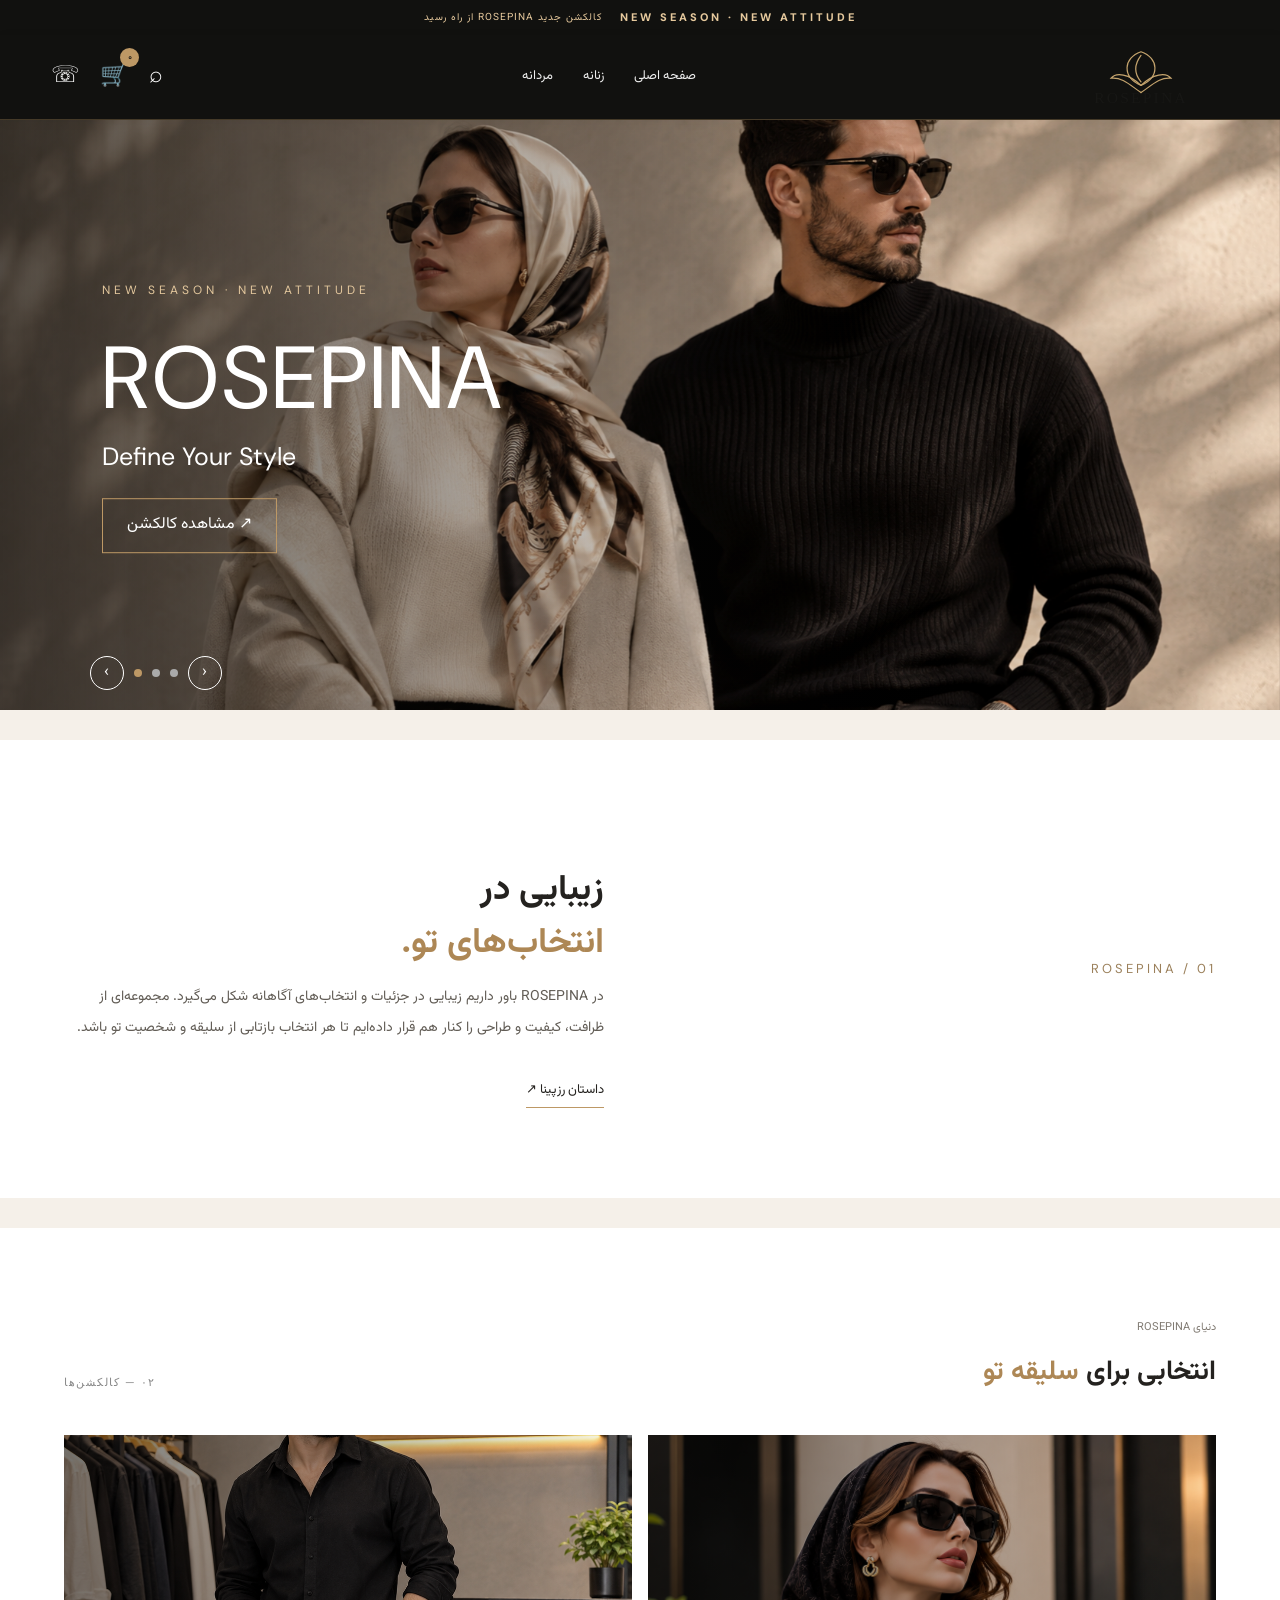
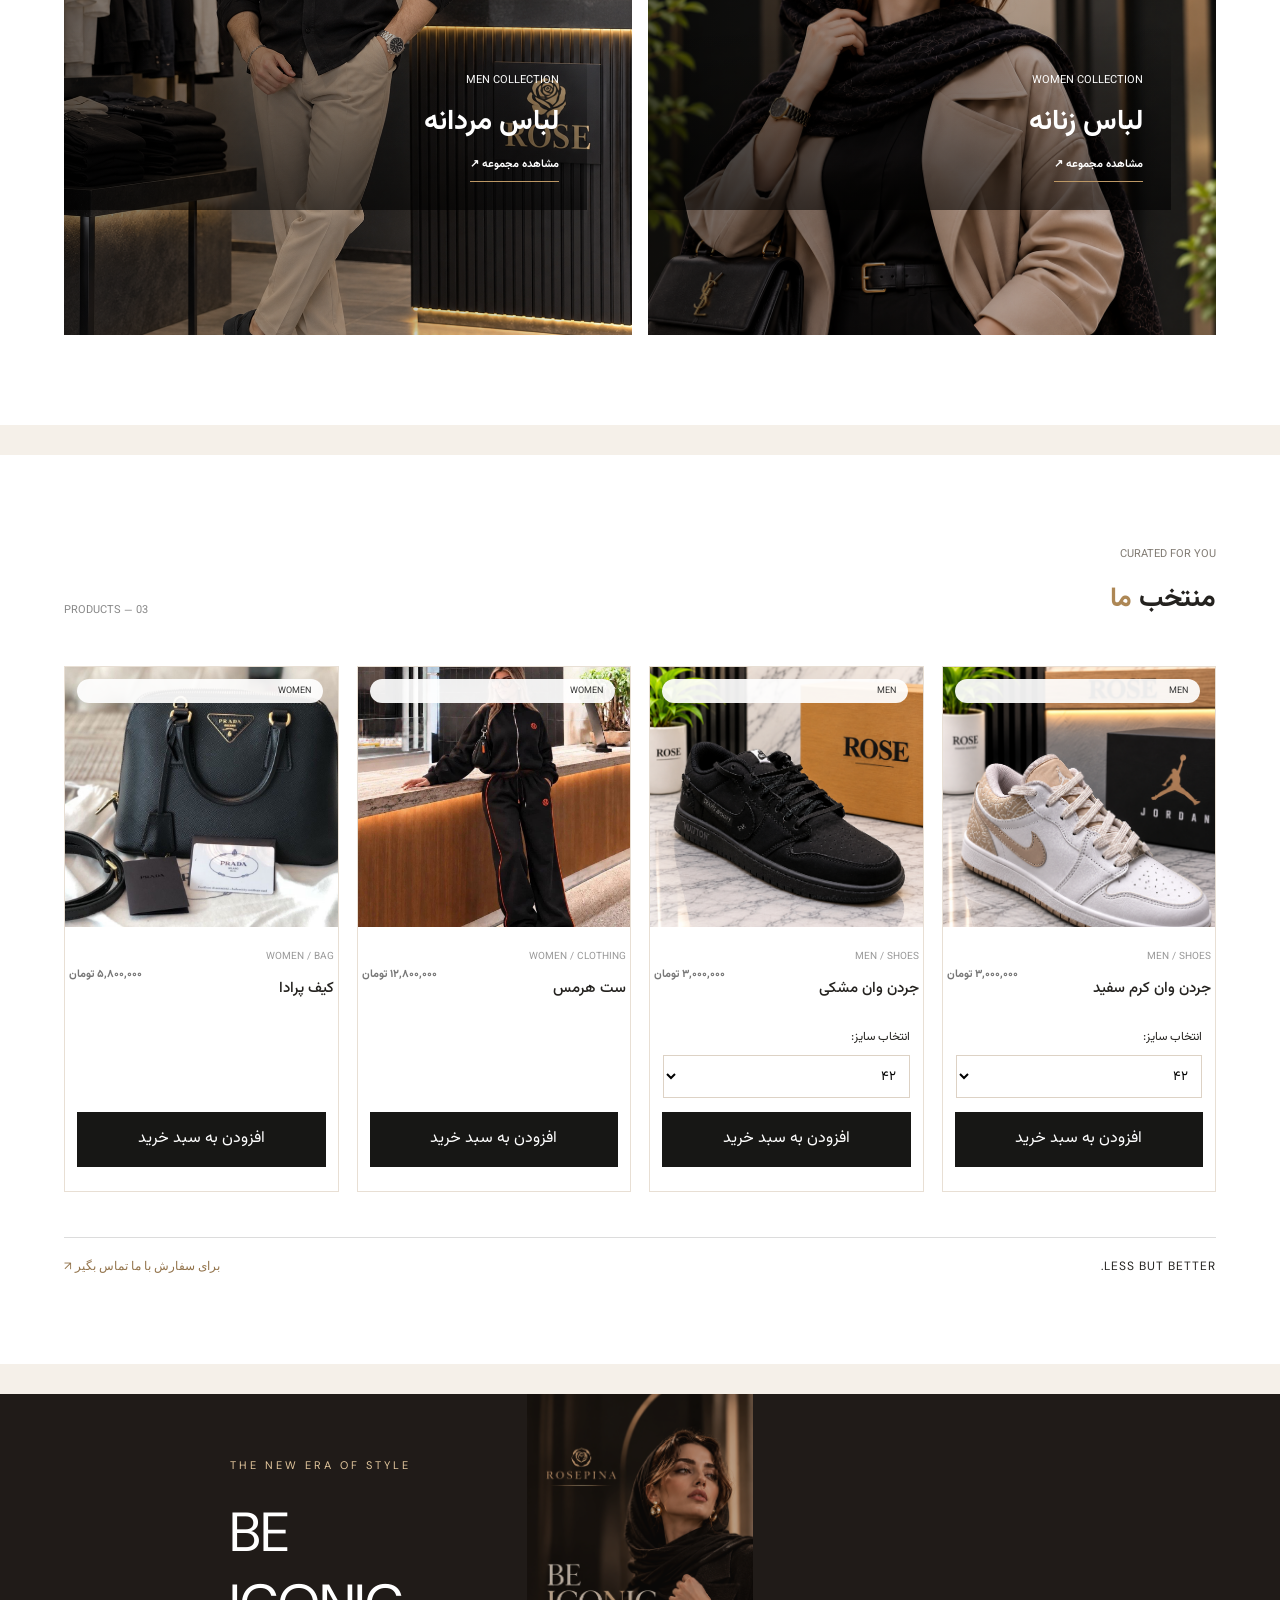
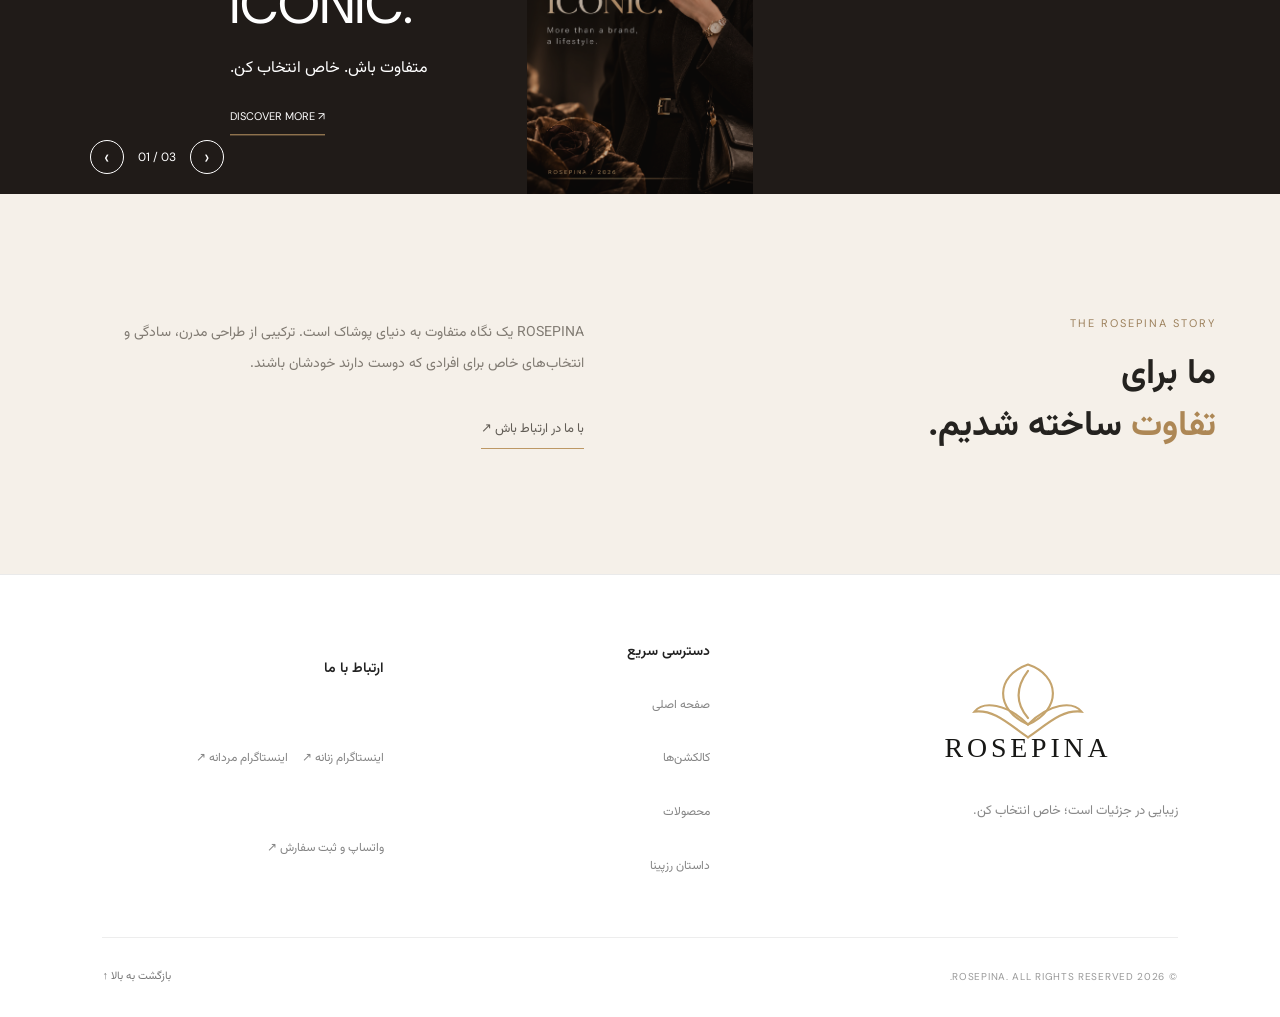
==== index.html @ 44f5ff81 "Update index.html" ====
<!DOCTYPE html>
<html lang="fa" dir="rtl">
<head>
<meta charset="UTF-8">
<meta name="viewport" content="width=device-width, initial-scale=1.0">
<title>ROSEPINA | فروشگاه مد و لباس</title>
<meta name="description" content="فروشگاه آنلاین ROSEPINA؛ انتخابی خاص برای استایل زنانه و مردانه.">
<meta name="theme-color" content="#11110f">

<link rel="icon" href="logo.svg" type="image/svg+xml">
<link rel="preconnect" href="https://fonts.googleapis.com">
<link rel="preconnect" href="https://fonts.gstatic.com" crossorigin>
<link href="https://fonts.googleapis.com/css2?family=DM+Sans:wght@400;500;600;700&family=Vazirmatn:wght@300;400;500;600;700;800&display=swap" rel="stylesheet">
<link rel="stylesheet" href="style.css?v=41">

<style>
:root {
  --black:#11110f;
  --cream:#f5f0e9;
  --gold:#bd9865;
  --text:#24221f;
}

* {box-sizing:border-box}
html {scroll-behavior:smooth}
body {
  margin:0;
  background:var(--cream);
  color:var(--text);
  font-family:"Vazirmatn",sans-serif;
}
a {color:inherit}

.announcement {
  background:var(--black);
  color:#e6c99d;
  text-align:center;
  padding:7px 12px;
  font-size:11px;
}
.announcement p {
  margin:0;
  letter-spacing:3px;
  font-family:"DM Sans",sans-serif;
}
.announcement span {font-size:10px}

.rp-header {
  height:76px;
  padding:0 4%;
  background:#11110f;
  color:white;
  display:flex;
  align-items:center;
  justify-content:space-between;
  gap:20px;
  position:sticky;
  top:0;
  z-index:100;
  border-bottom:1px solid rgba(189,152,101,.3);
}
.rp-logo {
  width:175px;
  height:60px;
  display:flex;
  align-items:center;
  flex-shrink:0;
}
.rp-logo img {
  width:100%;
  height:100%;
  object-fit:contain;
}
.rp-navigation {
  display:flex;
  gap:30px;
  align-items:center;
}
.rp-navigation a {
  color:#eee;
  text-decoration:none;
  font-size:13px;
  transition:.2s;
}
.rp-navigation a:hover {color:var(--gold)}
.rp-header-icons {
  display:flex;
  align-items:center;
  gap:20px;
}
.rp-header-icons a,
.cart-header-button,
.phone-header-button {
  color:white;
  text-decoration:none;
  font-size:23px;
  background:none;
  border:0;
  cursor:pointer;
  position:relative;
  font-family:inherit;
  padding:0;
}
.rp-header-icons a:hover,
.phone-header-button:hover {color:var(--gold)}
#cart-count {
  position:absolute;
  top:-8px;
  right:-10px;
  background:var(--gold);
  color:#111;
  width:19px;
  height:19px;
  border-radius:50%;
  font-size:10px;
  display:grid;
  place-items:center;
}

.hero-image-section {
  position:relative;
  height:min(590px,48vw);
  min-height:390px;
  overflow:hidden;
  background:#28231f;
}
.hero-slide {
  position:absolute;
  inset:0;
  opacity:0;
  visibility:hidden;
  transition:opacity .8s;
}
.hero-slide.active {
  opacity:1;
  visibility:visible;
}
.hero-image {
  width:100%;
  height:100%;
  object-fit:cover;
  position:absolute;
  inset:0;
}
.hero-image-section::after {
  content:"";
  position:absolute;
  inset:0;
  background:linear-gradient(90deg,rgba(10,9,8,.68),transparent 75%);
  pointer-events:none;
}
.hero-luxury-content {
  position:absolute;
  z-index:2;
  left:8%;
  top:50%;
  transform:translateY(-50%);
  color:white;
  direction:ltr;
  text-align:left;
}
.hero-luxury-kicker {
  color:#e4c89e;
  letter-spacing:4px;
  font:12px "DM Sans",sans-serif;
}
.hero-luxury-content h1 {
  font:400 clamp(42px,7vw,88px) "DM Sans",sans-serif;
  margin:15px 0 5px;
  letter-spacing:3px;
}
.hero-luxury-content p {
  font:25px "DM Sans",sans-serif;
  margin:0 0 25px;
}
.hero-luxury-button {
  display:inline-block;
  padding:12px 24px;
  color:white;
  text-decoration:none;
  border:1px solid var(--gold);
  transition:.3s;
}
.hero-luxury-button:hover {
  background:var(--gold);
  color:#111;
}
.hero-slider-controls {
  position:absolute;
  z-index:4;
  bottom:20px;
  left:7%;
  display:flex;
  gap:10px;
  align-items:center;
  direction:ltr;
}
.hero-slider-arrow {
  width:34px;
  height:34px;
  border:1px solid white;
  border-radius:50%;
  color:white;
  background:transparent;
  cursor:pointer;
}
.hero-slider-dot {
  width:8px;
  height:8px;
  border:0;
  border-radius:50%;
  background:#aaa;
  cursor:pointer;
}
.hero-slider-dot.active {background:var(--gold)}

.section {padding:65px 5%}
.intro {
  display:flex;
  justify-content:space-between;
  align-items:center;
  gap:35px;
  background:#eee7dd;
}
.intro-number {
  font:13px "DM Sans",sans-serif;
  letter-spacing:3px;
  color:#9b805b;
}
.intro-content {max-width:620px}
.intro-content h2 {
  font-size:35px;
  line-height:1.5;
  margin:0 0 12px;
}
.intro-content h2 span,
.section-title h2 span {color:#ad8755}
.intro-content p {
  line-height:2.2;
  font-size:14px;
  color:#625d56;
}
.text-link {
  display:inline-block;
  margin-top:10px;
  text-decoration:none;
  border-bottom:1px solid var(--gold);
  padding-bottom:5px;
}

.section-title {
  display:flex;
  justify-content:space-between;
  align-items:end;
  margin-bottom:25px;
}
.eyebrow {
  color:#9c805c;
  letter-spacing:2px;
  font-size:11px;
}
.section-title h2 {
  margin:5px 0 0;
  font-size:27px;
}
.section-counter {
  font-size:11px;
  color:#888;
}

.collection-grid {
  display:grid;
  grid-template-columns:repeat(2,minmax(0,1fr));
  gap:20px;
}
.collection-card {
  height:340px;
  position:relative;
  display:block;
  overflow:hidden;
  color:white;
  text-decoration:none;
  background:#302a25;
}
.collection-card img {
  width:100%;
  height:100%;
  object-fit:cover;
  transition:transform .6s;
}
.collection-card:hover img {transform:scale(1.05)}
.collection-card::after {
  content:"";
  position:absolute;
  inset:0;
  background:linear-gradient(90deg,rgba(0,0,0,.55),transparent);
}
.collection-overlay {
  position:absolute;
  z-index:2;
  top:50%;
  right:8%;
  transform:translateY(-50%);
}
.collection-overlay span {
  font:11px "DM Sans",sans-serif;
  letter-spacing:2px;
}
.collection-overlay h3 {font-size:28px}
.collection-overlay b {
  font-size:12px;
  border-bottom:1px solid var(--gold);
  padding-bottom:6px;
}

.products {background:#f8f5f0}
.product-grid {
  display:grid;
  grid-template-columns:repeat(4,minmax(0,1fr));
  gap:18px;
}
.product-card {
  background:#fff;
  border:1px solid #e8dfd4;
  display:flex;
  flex-direction:column;
  min-width:0;
}
.product-image {
  height:260px;
  position:relative;
  display:block;
  overflow:hidden;
  background:#e8e0d8;
}
.product-image img {
  width:100%;
  height:100%;
  object-fit:cover;
  transition:transform .5s;
}
.product-card:hover .product-image img {transform:scale(1.04)}
.product-tag {
  position:absolute;
  top:12px;
  left:12px;
  background:#111;
  color:white;
  border-radius:20px;
  padding:5px 12px;
  font:10px "DM Sans",sans-serif;
}
.product-info {
  padding:17px 13px 8px;
  display:flex;
  justify-content:space-between;
  align-items:center;
  gap:8px;
}
.product-category {
  font:10px "DM Sans",sans-serif;
  color:#99846d;
}
.product-info h3 {
  font-size:15px;
  margin:5px 0;
}
.product-price {
  font-size:12px;
  font-weight:700;
  white-space:nowrap;
}
.product-size {padding:5px 13px 14px}
.product-size label {
  display:block;
  font-size:12px;
  margin-bottom:6px;
}
.product-size select {
  width:100%;
  padding:9px;
  border:1px solid #ddd2c5;
  background:white;
  font-family:inherit;
}
.product-order-button {
  margin:auto 12px 12px;
  padding:12px;
  background:#171715;
  border:1px solid #171715;
  color:white;
  font-family:inherit;
  cursor:pointer;
  transition:.2s;
}
.product-order-button:hover {
  background:var(--gold);
  border-color:var(--gold);
  color:#111;
}
.products-bottom {
  display:flex;
  justify-content:space-between;
  margin-top:35px;
  font:12px "DM Sans",sans-serif;
}
.products-bottom a {color:#92734b}

/* BOTTOM EDITORIAL SLIDER - FIXED */

.editorial-slider {
  height:400px;
  position:relative;
  overflow:hidden;
  background:#201b18;
  color:white;
}
.editorial-slide {
  position:absolute;
  inset:0;
  opacity:0;
  visibility:hidden;
  transition:opacity .7s ease;
}
.editorial-slide.active {
  opacity:1;
  visibility:visible;
}
.editorial-slide > img {
  width:100%;
  height:100%;
  object-fit:contain;
  object-position:center;
  display:block;
  opacity:.7;
  background:#201b18;
}
.editorial-content {
  position:absolute;
  top:50%;
  left:10%;
  transform:translateY(-50%);
  direction:ltr;
  z-index:2;
}
.editorial-content span {
  color:#e4c89e;
  letter-spacing:3px;
  font-size:11px;
}
.editorial-content h2 {
  font:55px "DM Sans",sans-serif;
  margin:15px 0;
}
.editorial-content p {direction:rtl;text-align:left}
.editorial-content a {color:white}
.editorial-controls {
  position:absolute;
  z-index:5;
  bottom:20px;
  left:7%;
  display:flex;
  align-items:center;
  gap:14px;
  direction:ltr;
  color:white;
  font:12px "DM Sans",sans-serif;
}
.editorial-controls button {
  width:34px;
  height:34px;
  border:1px solid white;
  border-radius:50%;
  background:transparent;
  color:white;
  cursor:pointer;
  font-size:20px;
}
.editorial-controls button:hover {
  background:#bd9865;
  color:#111;
}

.about {
  display:flex;
  justify-content:space-between;
  gap:40px;
  align-items:center;
}
.about h2 {font-size:35px}
.about h2 span {color:#ad8755}
.about-right {
  max-width:520px;
  line-height:2.2;
  color:#625d56;
}

.rp-footer {
  background:#11110f;
  color:#eee6dc;
  padding:45px 5% 20px;
}
.rp-footer-main {
  display:grid;
  grid-template-columns:1.5fr 1fr 1fr;
  gap:35px;
  padding-bottom:35px;
}
.rp-footer-logo {
  display:block;
  width:200px;
  height:75px;
}
.rp-footer-logo img {
  width:100%;
  height:100%;
  object-fit:contain;
}
.rp-footer h3 {
  color:var(--gold);
  font-size:15px;
}
.rp-footer a {
  display:block;
  color:#ddd;
  text-decoration:none;
  font-size:13px;
  margin:10px 0;
}
.rp-footer a:hover {color:var(--gold)}
.rp-footer-bottom {
  border-top:1px solid #51483d;
  padding-top:18px;
  display:flex;
  justify-content:space-between;
  font:11px "DM Sans",sans-serif;
}

/* CART */

.cart-overlay {
  position:fixed;
  inset:0;
  z-index:9999;
  background:rgba(0,0,0,.6);
  opacity:0;
  visibility:hidden;
  transition:.25s;
}
.cart-overlay.open {
  opacity:1;
  visibility:visible;
}
.cart-panel {
  position:absolute;
  top:0;
  left:0;
  width:min(440px,100%);
  height:100%;
  overflow-y:auto;
  padding:24px;
  background:#f7f2eb;
  transform:translateX(-100%);
  transition:.3s;
}
.cart-overlay.open .cart-panel {transform:translateX(0)}
.cart-heading {
  display:flex;
  justify-content:space-between;
  align-items:center;
  border-bottom:1px solid #d4c1a8;
  padding-bottom:15px;
}
.cart-heading h2 {font-size:19px}
.cart-heading button {
  font-size:28px;
  border:0;
  background:none;
  cursor:pointer;
}
.cart-item {
  display:flex;
  gap:12px;
  padding:16px 0;
  border-bottom:1px solid #ddd3c6;
  align-items:center;
}
.cart-item img {
  width:78px;
  height:85px;
  object-fit:cover;
}
.cart-item-info {flex:1;font-size:13px}
.cart-item-info small {
  display:block;
  color:#817b73;
  margin-top:4px;
}
.cart-quantity {
  display:flex;
  align-items:center;
  gap:9px;
  margin-top:9px;
}
.cart-quantity button,
.cart-remove {
  border:1px solid #bd9865;
  background:transparent;
  padding:3px 9px;
  cursor:pointer;
  font-family:inherit;
}
.cart-total {
  display:flex;
  justify-content:space-between;
  margin:25px 0;
  font-weight:700;
}
.cart-checkout {
  width:100%;
  padding:14px;
  background:#171715;
  border:0;
  color:white;
  font-family:inherit;
  cursor:pointer;
}
.cart-empty {
  text-align:center;
  padding:45px 10px;
  color:#817b73;
}

/* PHONE POPUP */

.phone-popup {
  position:fixed;
  inset:0;
  z-index:10001;
  background:rgba(0,0,0,.65);
  display:none;
  align-items:center;
  justify-content:center;
  padding:20px;
}
.phone-popup.open {display:flex}
.phone-popup-content {
  position:relative;
  width:min(340px,100%);
  background:#f7f2eb;
  color:#171715;
  padding:38px 22px 25px;
  text-align:center;
  border:1px solid #bd9865;
  box-shadow:0 15px 50px rgba(0,0,0,.25);
}
.phone-popup-content > span {
  color:#92734b;
  font-size:13px;
}
.phone-popup-content h2 {
  font-family:"DM Sans",sans-serif;
  font-size:27px;
  margin:20px 0;
  direction:ltr;
  letter-spacing:1px;
}
.phone-popup-close {
  position:absolute;
  top:8px;
  left:12px;
  border:0;
  background:none;
  font-size:28px;
  cursor:pointer;
  color:#171715;
}
.phone-copy-button {
  width:100%;
  padding:12px;
  background:#171715;
  color:white;
  border:0;
  font-family:inherit;
  cursor:pointer;
  transition:.2s;
}
.phone-copy-button:hover {
  background:#bd9865;
  color:#111;
}

@media(max-width:900px) {
  .product-grid {grid-template-columns:repeat(2,minmax(0,1fr))}
}

@media(max-width:700px) {
  .rp-header {height:65px;padding:0 14px}
  .rp-logo {width:120px;height:48px}
  .rp-navigation {gap:12px}
  .rp-navigation a {font-size:11px}
  .rp-header-icons {gap:11px}
  .rp-header-icons a,
  .cart-header-button,
  .phone-header-button {font-size:19px}

  .hero-image-section {height:440px}
  .hero-luxury-content {
    left:5%;
    right:5%;
    top:auto;
    bottom:55px;
    transform:none;
  }
  .hero-luxury-content h1 {font-size:44px}
  .hero-luxury-content p {font-size:18px}

  .section {padding:42px 4%}
  .intro,.about {display:block}
  .intro-number {margin-bottom:20px}
  .collection-grid {grid-template-columns:1fr}
  .collection-card {height:290px}

  .product-grid {
    grid-template-columns:repeat(2,minmax(0,1fr));
    gap:10px;
  }
  .product-image {height:180px}
  .product-info {
    display:block;
    padding:10px 9px 5px;
  }
  .product-info h3 {font-size:13px}
  .product-price {font-size:11px}
  .product-size {padding:5px 9px 10px}
  .product-order-button {
    margin:auto 7px 7px;
    padding:9px 5px;
    font-size:11px;
  }

  .editorial-slider {height:300px}
  .editorial-content h2 {font-size:40px}

  .rp-footer-main {grid-template-columns:1fr 1fr}
  .rp-footer-brand {grid-column:1/-1}
}

@media(max-width:390px) {
  .rp-navigation {gap:8px}
  .rp-navigation a {font-size:10px}
  .rp-logo {width:100px}
  .rp-header-icons {gap:7px}
}
</style>
</head>

<body>

<div class="announcement">
  <p>NEW SEASON · NEW ATTITUDE</p>
  <span>کالکشن جدید ROSEPINA از راه رسید</span>
</div>

<header class="rp-header">
  <a href="#home" class="rp-logo" aria-label="ROSEPINA">
    <img src="logo.svg" alt="ROSEPINA">
  </a>

  <nav class="rp-navigation">
    <a href="#home">صفحه اصلی</a>
    <a href="women.html">زنانه</a>
    <a href="men.html">مردانه</a>
  </nav>

  <div class="rp-header-icons">
    <a href="#products" aria-label="محصولات">⌕</a>

    <button class="cart-header-button" onclick="openCart()" aria-label="سبد خرید">
      🛒
      <span id="cart-count">۰</span>
    </button>

    <button type="button" class="phone-header-button"
      onclick="showPhoneNumber()" aria-label="نمایش شماره تلفن">☏</button>
  </div>
</header>

<main>

<section class="hero-image-section" id="home">

  <div class="hero-slide active">
    <img src="hero.png" alt="کمپین ROSEPINA" class="hero-image">
    <div class="hero-luxury-content">
      <span class="hero-luxury-kicker">NEW SEASON · NEW ATTITUDE</span>
      <h1>ROSEPINA</h1>
      <p>Define Your Style</p>
      <a href="#collections" class="hero-luxury-button">مشاهده کالکشن ↗</a>
    </div>
  </div>

  <div class="hero-slide">
    <img src="images/women-collection-new.png" alt="کالکشن زنانه" class="hero-image" loading="lazy">
    <div class="hero-luxury-content">
      <span class="hero-luxury-kicker">WOMEN COLLECTION</span>
      <h1>HER STYLE</h1>
      <p>Elegance in Every Detail</p>
      <a href="women.html" class="hero-luxury-button">مشاهده کالکشن زنانه ↗</a>
    </div>
  </div>

  <div class="hero-slide">
    <img src="images/file_00000000ff7c81f4a18dac2c6d16c151.png" alt="کالکشن مردانه" class="hero-image" loading="lazy">
    <div class="hero-luxury-content">
      <span class="hero-luxury-kicker">MEN COLLECTION</span>
      <h1>BE ICONIC</h1>
      <p>Confidence Is Your Style</p>
      <a href="men.html" class="hero-luxury-button">مشاهده کالکشن مردانه ↗</a>
    </div>
  </div>

  <div class="hero-slider-controls">
    <button class="hero-slider-arrow" id="hero-prev" aria-label="قبلی">‹</button>
    <button class="hero-slider-dot active" data-slide="0" aria-label="اسلاید اول"></button>
    <button class="hero-slider-dot" data-slide="1" aria-label="اسلاید دوم"></button>
    <button class="hero-slider-dot" data-slide="2" aria-label="اسلاید سوم"></button>
    <button class="hero-slider-arrow" id="hero-next" aria-label="بعدی">›</button>
  </div>

</section>

<section class="intro section">
  <div class="intro-number">01 / ROSEPINA</div>
  <div class="intro-content">
    <h2>زیبایی در<br><span>انتخاب‌های تو.</span></h2>
    <p>
      در ROSEPINA باور داریم زیبایی در جزئیات و انتخاب‌های آگاهانه شکل می‌گیرد.
      مجموعه‌ای از ظرافت، کیفیت و طراحی را کنار هم قرار داده‌ایم
      تا هر انتخاب بازتابی از سلیقه و شخصیت تو باشد.
    </p>
    <a href="#about" class="text-link">داستان رزپینا ↗</a>
  </div>
</section>

<section class="collections section" id="collections">
  <div class="section-title">
    <div>
      <span class="eyebrow">دنیای ROSEPINA</span>
      <h2>انتخابی برای <span>سلیقه تو</span></h2>
    </div>
    <span class="section-counter">۰۲ — کالکشن‌ها</span>
  </div>

  <div class="collection-grid">
    <a href="women.html" class="collection-card">
      <img src="images/women-collection-new.png" alt="کالکشن زنانه" loading="lazy">
      <div class="collection-overlay">
        <span>WOMEN COLLECTION</span>
        <h3>لباس زنانه</h3>
        <b>مشاهده مجموعه ↗</b>
      </div>
    </a>

    <a href="men.html" class="collection-card">
      <img src="images/file_00000000ff7c81f4a18dac2c6d16c151.png" alt="کالکشن مردانه" loading="lazy">
      <div class="collection-overlay">
        <span>MEN COLLECTION</span>
        <h3>لباس مردانه</h3>
        <b>مشاهده مجموعه ↗</b>
      </div>
    </a>
  </div>
</section>

<section class="products section" id="products">
  <div class="section-title">
    <div>
      <span class="eyebrow">CURATED FOR YOU</span>
      <h2>منتخب <span>ما</span></h2>
    </div>
    <span class="section-counter">03 — PRODUCTS</span>
  </div>

  <div class="product-grid">

    <article class="product-card">
      <a href="men.html" class="product-image">
        <img src="images/cream-sneaker.png" alt="جردن وان کرم سفید" loading="lazy">
        <span class="product-tag">MEN</span>
      </a>
      <div class="product-info">
        <div>
          <span class="product-category">MEN / SHOES</span>
          <h3>جردن وان کرم سفید</h3>
        </div>
        <span class="product-price">۳,۰۰۰,۰۰۰ تومان</span>
      </div>
      <div class="product-size">
        <label for="size-cream">انتخاب سایز:</label>
        <select id="size-cream">
          <option value="40">۴۰</option>
          <option value="41">۴۱</option>
          <option value="42" selected>۴۲</option>
          <option value="43">۴۳</option>
          <option value="44">۴۴</option>
        </select>
      </div>
      <button class="product-order-button" onclick="addToCart('cream')">
        افزودن به سبد خرید
      </button>
    </article>

    <article class="product-card">
      <a href="men.html" class="product-image">
        <img src="images/black-sneaker.png" alt="جردن وان مشکی" loading="lazy">
        <span class="product-tag">MEN</span>
      </a>
      <div class="product-info">
        <div>
          <span class="product-category">MEN / SHOES</span>
          <h3>جردن وان مشکی</h3>
        </div>
        <span class="product-price">۳,۰۰۰,۰۰۰ تومان</span>
      </div>
      <div class="product-size">
        <label for="size-black">انتخاب سایز:</label>
        <select id="size-black">
          <option value="40">۴۰</option>
          <option value="41">۴۱</option>
          <option value="42" selected>۴۲</option>
          <option value="43">۴۳</option>
          <option value="44">۴۴</option>
        </select>
      </div>
      <button class="product-order-button" onclick="addToCart('black')">
        افزودن به سبد خرید
      </button>
    </article>

    <article class="product-card">
      <a href="women.html" class="product-image">
        <img src="images/women-set.jpg" alt="ست هرمس" loading="lazy">
        <span class="product-tag">WOMEN</span>
      </a>
      <div class="product-info">
        <div>
          <span class="product-category">WOMEN / CLOTHING</span>
          <h3>ست هرمس</h3>
        </div>
        <span class="product-price">۱۲,۸۰۰,۰۰۰ تومان</span>
      </div>
      <button class="product-order-button" onclick="addToCart('set')">
        افزودن به سبد خرید
      </button>
    </article>

    <article class="product-card">
      <a href="women.html" class="product-image">
        <img src="images/women-bag.jpg" alt="کیف پرادا" loading="lazy">
        <span class="product-tag">WOMEN</span>
      </a>
      <div class="product-info">
        <div>
          <span class="product-category">WOMEN / BAG</span>
          <h3>کیف پرادا</h3>
        </div>
        <span class="product-price">۵,۸۰۰,۰۰۰ تومان</span>
      </div>
      <button class="product-order-button" onclick="addToCart('bag')">
        افزودن به سبد خرید
      </button>
    </article>

  </div>

  <div class="products-bottom">
    <span>LESS BUT BETTER.</span>
    <a href="https://wa.me/989120193510" target="_blank" rel="noopener">
      برای سفارش با ما تماس بگیر ↗
    </a>
  </div>
</section>

<section class="editorial-slider" id="editorial-slider">

  <div class="editorial-slide active">
    <img src="images/editorial-brand.png" alt="استایل ROSEPINA" loading="lazy">
    <div class="editorial-content">
      <span>THE NEW ERA OF STYLE</span>
      <h2>BE<br>ICONIC.</h2>
      <p>متفاوت باش. خاص انتخاب کن.</p>
      <a href="#products">DISCOVER MORE ↗</a>
    </div>
  </div>

  <div class="editorial-slide">
    <img src="images/editorial-women.png" alt="کالکشن زنانه" loading="lazy">
    <div class="editorial-content">
      <span>WOMEN COLLECTION</span>
      <h2>HER<br>STYLE.</h2>
      <p>ظرافت در انتخاب توست.</p>
      <a href="women.html">DISCOVER WOMEN ↗</a>
    </div>
  </div>

  <div class="editorial-slide">
    <img src="images/editorial-men.png" alt="کالکشن مردانه" loading="lazy">
    <div class="editorial-content">
      <span>MEN COLLECTION</span>
      <h2>BE<br>ICONIC.</h2>
      <p>استایل خودت را تعریف کن.</p>
      <a href="men.html">DISCOVER MEN ↗</a>
    </div>
  </div>

  <div class="editorial-controls">
    <button type="button" id="editorial-prev" aria-label="اسلاید قبلی">‹</button>
    <span id="editorial-counter">01 / 03</span>
    <button type="button" id="editorial-next" aria-label="اسلاید بعدی">›</button>
  </div>

</section>

<section class="about section" id="about">
  <div class="about-left">
    <span class="eyebrow">THE ROSEPINA STORY</span>
    <h2>ما برای<br><span>تفاوت</span> ساخته شدیم.</h2>
  </div>
  <div class="about-right">
    <p>
      ROSEPINA یک نگاه متفاوت به دنیای پوشاک است.
      ترکیبی از طراحی مدرن، سادگی و انتخاب‌های خاص
      برای افرادی که دوست دارند خودشان باشند.
    </p>
    <a href="#contact" class="text-link">با ما در ارتباط باش ↗</a>
  </div>
</section>

</main>

<div id="cart-overlay" class="cart-overlay" onclick="closeCart(event)">
  <section class="cart-panel" onclick="event.stopPropagation()">
    <div class="cart-heading">
      <h2>سبد خرید ROSEPINA</h2>
      <button type="button" onclick="closeCart()">×</button>
    </div>
    <div id="cart-items"></div>
    <div class="cart-total">
      <span>مبلغ کل:</span>
      <strong id="cart-total">۰ تومان</strong>
    </div>
    <button class="cart-checkout" onclick="checkoutCart()">
      ثبت سفارش در واتساپ
    </button>
  </section>
</div>

<div id="phone-popup" class="phone-popup" onclick="hidePhoneNumber(event)">
  <div class="phone-popup-content" onclick="event.stopPropagation()">
    <button type="button" class="phone-popup-close" onclick="hidePhoneNumber()">×</button>
    <span>ارتباط با ROSEPINA</span>
    <h2>09120193510</h2>
    <button type="button" class="phone-copy-button" onclick="copyPhoneNumber()">
      کپی شماره تلفن
    </button>
  </div>
</div>

<footer class="rp-footer" id="contact">
  <div class="rp-footer-main">

    <div class="rp-footer-brand">
      <a href="#home" class="rp-footer-logo">
        <img src="logo.svg" alt="ROSEPINA">
      </a>
      <p>زیبایی در جزئیات است؛ خاص انتخاب کن.</p>
    </div>

    <div class="rp-footer-links">
      <h3>دسترسی سریع</h3>
      <a href="#home">صفحه اصلی</a>
      <a href="#collections">کالکشن‌ها</a>
      <a href="#products">محصولات</a>
      <a href="#about">داستان رزپینا</a>
    </div>

    <div class="rp-footer-contact">
      <h3>ارتباط با ما</h3>
      <a href="https://instagram.com/Rose_pina_old" target="_blank" rel="noopener">اینستاگرام زنانه ↗</a>
      <a href="https://instagram.com/Rose_pina_men" target="_blank" rel="noopener">اینستاگرام مردانه ↗</a>
      <a href="https://wa.me/989120193510" target="_blank" rel="noopener">واتساپ و ثبت سفارش ↗</a>
    </div>

  </div>

  <div class="rp-footer-bottom">
    <span>© 2026 ROSEPINA. ALL RIGHTS RESERVED.</span>
    <a href="#home">بازگشت به بالا ↑</a>
  </div>
</footer>

<script>

/* HERO SLIDER */

document.addEventListener("DOMContentLoaded", function () {
  const slides = [...document.querySelectorAll(".hero-slide")];
  const dots = [...document.querySelectorAll(".hero-slider-dot")];
  const next = document.getElementById("hero-next");
  const prev = document.getElementById("hero-prev");

  if (!slides.length || !next || !prev) return;

  let current = 0;
  let timer;

  function showSlide(index) {
    current = (index + slides.length) % slides.length;

    slides.forEach((slide, i) => {
      slide.classList.toggle("active", i === current);
    });

    dots.forEach((dot, i) => {
      dot.classList.toggle("active", i === current);
    });
  }

  function startTimer() {
    clearInterval(timer);

    if (!window.matchMedia("(prefers-reduced-motion: reduce)").matches) {
      timer = setInterval(() => showSlide(current + 1), 5000);
    }
  }

  next.addEventListener("click", () => {
    showSlide(current + 1);
    startTimer();
  });

  prev.addEventListener("click", () => {
    showSlide(current - 1);
    startTimer();
  });

  dots.forEach((dot, i) => {
    dot.addEventListener("click", () => {
      showSlide(i);
      startTimer();
    });
  });

  showSlide(0);
  startTimer();
});


/* BOTTOM EDITORIAL SLIDER */

document.addEventListener("DOMContentLoaded", function () {
  const slides = [...document.querySelectorAll(".editorial-slide")];
  const counter = document.getElementById("editorial-counter");
  const next = document.getElementById("editorial-next");
  const prev = document.getElementById("editorial-prev");

  if (!slides.length || !counter || !next || !prev) return;

  let current = 0;
  let timer;

  function showEditorialSlide(index) {
    current = (index + slides.length) % slides.length;

    slides.forEach((slide, i) => {
      slide.classList.toggle("active", i === current);
    });

    counter.textContent =
      String(current + 1).padStart(2, "0") +
      " / " +
      String(slides.length).padStart(2, "0");
  }

  function startEditorialTimer() {
    clearInterval(timer);

    if (!window.matchMedia("(prefers-reduced-motion: reduce)").matches) {
      timer = setInterval(() => {
        showEditorialSlide(current + 1);
      }, 5000);
    }
  }

  next.addEventListener("click", function () {
    showEditorialSlide(current + 1);
    startEditorialTimer();
  });

  prev.addEventListener("click", function () {
    showEditorialSlide(current - 1);
    startEditorialTimer();
  });

  showEditorialSlide(0);
  startEditorialTimer();
});


/* PRODUCTS AND SHOPPING CART */

const cartProducts = {
  cream: {
    name: "جردن وان کرم سفید",
    price: 3000000,
    image: "images/cream-sneaker.png",
    sizeId: "size-cream",
    hasSize: true
  },

  black: {
    name: "جردن وان مشکی",
    price: 3000000,
    image: "images/black-sneaker.png",
    sizeId: "size-black",
    hasSize: true
  },

  set: {
    name: "ست هرمس",
    price: 12800000,
    image: "images/women-set.jpg",
    hasSize: false
  },

  bag: {
    name: "کیف پرادا",
    price: 5800000,
    image: "images/women-bag.jpg",
    hasSize: false
  }
};

let cart = [];

try {
  cart = JSON.parse(localStorage.getItem("rosepina-cart")) || [];
  if (!Array.isArray(cart)) cart = [];
} catch (error) {
  cart = [];
}

function saveCart() {
  localStorage.setItem("rosepina-cart", JSON.stringify(cart));
  renderCart();
}

function addToCart(id) {
  const product = cartProducts[id];
  if (!product) return;

  let size = "";

  if (product.hasSize) {
    const select = document.getElementById(product.sizeId);
    if (!select) return;
    size = select.value;
  }

  const existing = cart.find(item => item.id === id && item.size === size);

  if (existing) {
    existing.quantity += 1;
  } else {
    cart.push({id, size, quantity:1});
  }

  saveCart();
  openCart();
}

function renderCart() {
  const container = document.getElementById("cart-items");
  const countElement = document.getElementById("cart-count");
  const totalElement = document.getElementById("cart-total");

  if (!container || !countElement || !totalElement) return;

  cart = cart.filter(item =>
    cartProducts[item.id] &&
    Number.isInteger(item.quantity) &&
    item.quantity > 0
  );

  const count = cart.reduce((sum, item) => sum + item.quantity, 0);
  countElement.textContent = count.toLocaleString("fa-IR");

  if (!cart.length) {
    container.innerHTML = '<div class="cart-empty">سبد خرید شما خالی است.</div>';
  } else {
    container.innerHTML = cart.map((item, index) => {
      const product = cartProducts[item.id];

      return `
        <div class="cart-item">
          <img src="${product.image}" alt="${product.name}">
          <div class="cart-item-info">
            <strong>${product.name}</strong>
            <small>${item.size ? "سایز: " + item.size : "بدون انتخاب سایز"}</small>
            <small>${product.price.toLocaleString("fa-IR")} تومان</small>
            <div class="cart-quantity">
              <button type="button" onclick="changeQuantity(${index},1)">+</button>
              <span>${item.quantity.toLocaleString("fa-IR")}</span>
              <button type="button" onclick="changeQuantity(${index},-1)">−</button>
              <button type="button" class="cart-remove" onclick="removeItem(${index})">حذف</button>
            </div>
          </div>
        </div>
      `;
    }).join("");
  }

  const total = cart.reduce((sum, item) => {
    return sum + cartProducts[item.id].price * item.quantity;
  }, 0);

  totalElement.textContent = total.toLocaleString("fa-IR") + " تومان";
}

function changeQuantity(index, amount) {
  if (!cart[index]) return;

  cart[index].quantity += amount;

  if (cart[index].quantity <= 0) {
    cart.splice(index, 1);
  }

  saveCart();
}

function removeItem(index) {
  cart.splice(index, 1);
  saveCart();
}

function openCart() {
  document.getElementById("cart-overlay").classList.add("open");
  document.body.style.overflow = "hidden";
}

function closeCart(event) {
  if (event && event.target.id !== "cart-overlay") return;

  document.getElementById("cart-overlay").classList.remove("open");
  document.body.style.overflow = "";
}

function checkoutCart() {
  if (!cart.length) {
    alert("سبد خرید شما خالی است.");
    return;
  }

  let message = "سلام، می‌خواهم از ROSEPINA سفارش ثبت کنم 🌸\n\n";

  cart.forEach((item, index) => {
    const product = cartProducts[item.id];

    message +=
      (index + 1) + ". " + product.name + "\n" +
      (item.size ? "سایز: " + item.size + "\n" : "") +
      "تعداد: " + item.quantity + "\n" +
      "قیمت: " + (product.price * item.quantity).toLocaleString("fa-IR") +
      " تومان\n\n";
  });

  const total = cart.reduce((sum, item) => {
    return sum + cartProducts[item.id].price * item.quantity;
  }, 0);

  message += "مبلغ کل: " + total.toLocaleString("fa-IR") + " تومان";

  const url = "https://wa.me/989120193510?text=" + encodeURIComponent(message);
  window.open(url, "_blank");
}


/* PHONE NUMBER POPUP */

function showPhoneNumber() {
  document.getElementById("phone-popup").classList.add("open");
  document.body.style.overflow = "hidden";
}

function hidePhoneNumber(event) {
  if (event && event.target.id !== "phone-popup") return;

  document.getElementById("phone-popup").classList.remove("open");
  document.body.style.overflow = "";
}

function copyPhoneNumber() {
  const phone = "09120193510";

  if (navigator.clipboard && navigator.clipboard.writeText) {
    navigator.clipboard.writeText(phone)
      .then(() => alert("شماره تلفن کپی شد."))
      .catch(() => alert("شماره تلفن: " + phone));
  } else {
    alert("شماره تلفن: " + phone);
  }
}


/* INITIALIZE CART AND KEYBOARD */

document.addEventListener("DOMContentLoaded", renderCart);

document.addEventListener("keydown", function(event) {
  if (event.key === "Escape") {
    closeCart();
    hidePhoneNumber();
  }
});

</script>

</body>
</html>
---- style.css ----
/* ==============================
   ROSEPINA - MAIN STYLESHEET
================================ */

:root {
  --black: #171715;
  --cream: #f3eee7;
  --white: #fffdf9;
  --gold: #bd9b69;
  --gray: #817b73;
  --border: rgba(23, 23, 21, 0.15);
}

* {
  box-sizing: border-box;
  margin: 0;
  padding: 0;
}

html {
  scroll-behavior: smooth;
  scroll-padding-top: 90px;
}

body {
  direction: rtl;
  background: var(--cream);
  color: var(--black);
  font-family: "Vazirmatn", sans-serif;
  line-height: 1.8;
  overflow-x: hidden;
}

a {
  color: inherit;
  text-decoration: none;
}

button {
  font: inherit;
  cursor: pointer;
}

img {
  display: block;
  max-width: 100%;
}

/* ANNOUNCEMENT */

.announcement {
  min-height: 35px;
  padding: 6px 5%;
  background: var(--gold);
  color: var(--black);
  display: flex;
  justify-content: center;
  align-items: center;
  gap: 18px;
  font-size: 10px;
  letter-spacing: 1px;
  text-align: center;
}

.announcement p {
  font-family: "DM Sans", sans-serif;
  font-weight: 800;
}

/* OLD HEADER - PRESERVED */

.header {
  width: 100%;
  min-height: 90px;
  padding: 12px 6%;
  display: flex;
  justify-content: space-between;
  align-items: center;
  gap: 25px;
  background: var(--cream);
  border-bottom: 1px solid var(--border);
  position: sticky;
  top: 0;
  z-index: 100;
}

.logo {
  display: flex;
  align-items: center;
}

.logo-img {
  width: 145px;
  max-height: 65px;
  object-fit: contain;
}

.navigation {
  display: flex;
  align-items: center;
  justify-content: center;
  gap: 30px;
  font-size: 13px;
}

.navigation a {
  transition: color 0.25s;
}

.navigation a:hover {
  color: var(--gold);
}

.header-right {
  display: flex;
  align-items: center;
}

.header-shop {
  background: var(--black);
  color: var(--white);
  padding: 10px 18px;
  font-size: 12px;
  transition: 0.25s;
}

.header-shop:hover {
  background: var(--gold);
  color: var(--black);
}

.mobile-shop {
  display: none;
}

/* OLD HERO - PRESERVED */

.hero {
  min-height: 650px;
  padding: 35px 8%;
  position: relative;
  overflow: hidden;
  background:
    linear-gradient(90deg, rgba(20,19,17,0.82), rgba(20,19,17,0.25)),
    url("./hero.png?v=9999") center/cover no-repeat,
    #39332d;
  color: white;
  display: flex;
  flex-direction: column;
  justify-content: space-between;
}

.hero-background {
  position: absolute;
  inset: 0;
  background:
    linear-gradient(90deg, rgba(20,19,17,0.82), rgba(20,19,17,0.25)),
    url("./hero.png?v=9999") center/cover no-repeat,
    #39332d;
}

.hero-top,
.hero-bottom {
  position: relative;
  z-index: 2;
  display: flex;
  justify-content: space-between;
  gap: 15px;
  font-family: "DM Sans", sans-serif;
  font-size: 10px;
  letter-spacing: 2px;
}

.hero-content {
  position: relative;
  z-index: 2;
  max-width: 650px;
  margin: auto 0;
  padding: 55px 0;
}

.hero-label,
.eyebrow {
  display: block;
  font-family: "DM Sans", sans-serif;
  font-size: 10px;
  letter-spacing: 2px;
  color: var(--gold);
  margin-bottom: 15px;
}

.hero h1 {
  font-size: clamp(48px, 7vw, 85px);
  line-height: 1.3;
  font-weight: 700;
  margin-bottom: 20px;
}

.hero h1 span {
  color: var(--gold);
}

.hero-content p {
  font-size: 15px;
  color: #eee6dc;
  margin-bottom: 30px;
}

.hero-button {
  display: inline-flex;
  align-items: center;
  gap: 30px;
  padding: 12px 22px;
  background: var(--gold);
  color: var(--black);
  font-size: 13px;
  transition: 0.25s;
}

.hero-button:hover {
  background: white;
}

.hero-stamp {
  position: absolute;
  left: 8%;
  bottom: 23%;
  width: 100px;
  height: 100px;
  border: 1px solid rgba(255,255,255,0.5);
  border-radius: 50%;
  display: flex;
  flex-direction: column;
  justify-content: center;
  align-items: center;
  font-family: "DM Sans", sans-serif;
  z-index: 2;
}

.hero-stamp span {
  font-size: 45px;
  line-height: 1;
}

.hero-stamp small {
  font-size: 8px;
  letter-spacing: 2px;
}

/* GENERAL SECTIONS */

.section {
  padding: 90px 8%;
}

.section-title {
  display: flex;
  justify-content: space-between;
  align-items: end;
  gap: 20px;
  margin-bottom: 35px;
}

.section-title h2 {
  font-size: 34px;
  line-height: 1.5;
}

.section-title h2 span {
  color: var(--gold);
}

.section-counter,
.intro-number {
  font-family: "DM Sans", sans-serif;
  font-size: 10px;
  letter-spacing: 1.5px;
  color: var(--gray);
}

/* INTRO */

.intro {
  background: var(--white);
  min-height: 390px;
  position: relative;
  overflow: hidden;
}

.intro-content {
  max-width: 650px;
  margin-top: 35px;
  position: relative;
  z-index: 2;
}

.intro-content h2 {
  font-size: clamp(38px, 5vw, 60px);
  line-height: 1.5;
  margin-bottom: 20px;
}

.intro-content h2 span {
  color: var(--gold);
}

.intro-content p {
  max-width: 540px;
  color: var(--gray);
  font-size: 14px;
  margin-bottom: 25px;
}

.text-link {
  display: inline-block;
  border-bottom: 1px solid var(--gold);
  padding-bottom: 5px;
  font-size: 13px;
}

.intro-decoration {
  position: absolute;
  left: 8%;
  bottom: -100px;
  color: rgba(189,155,105,0.10);
  font-family: "DM Sans", sans-serif;
  font-size: 300px;
  font-weight: 800;
  direction: ltr;
}

/* COLLECTIONS */

.collections {
  background: var(--cream);
}

.collection-grid {
  display: grid;
  grid-template-columns: 1.2fr 1fr;
  grid-template-rows: repeat(2, 290px);
  gap: 18px;
}

.collection-card {
  display: block;
  position: relative;
  overflow: hidden;
  background: #d9d0c5;
  min-width: 0;
}

.collection-large {
  grid-row: span 2;
}

.collection-card img {
  width: 100%;
  height: 100%;
  object-fit: cover;
  transition: transform 0.6s;
}

.collection-card:hover img {
  transform: scale(1.05);
}

.collection-overlay {
  position: absolute;
  inset: 0;
  padding: 25px;
  display: flex;
  flex-direction: column;
  justify-content: end;
  align-items: flex-start;
  color: white;
  background: linear-gradient(transparent 30%, rgba(0,0,0,0.72));
}

.collection-overlay span {
  font-family: "DM Sans", sans-serif;
  font-size: 10px;
  letter-spacing: 1px;
}

.collection-overlay h3 {
  font-size: 25px;
  margin: 8px 0;
}

.collection-overlay b {
  font-family: "DM Sans", sans-serif;
  font-size: 10px;
  letter-spacing: 1px;
}

/* PRODUCTS */

.products {
  background: var(--white);
}

.product-grid {
  display: grid;
  grid-template-columns: repeat(3, minmax(0, 1fr));
  gap: 22px;
}

.product-card {
  background: var(--cream);
  min-width: 0;
  padding-bottom: 18px;
  overflow: hidden;
}

.product-image {
  display: block;
  position: relative;
  overflow: hidden;
  background: #e5ded5;
}

.product-image img {
  width: 100%;
  aspect-ratio: 4 / 5;
  object-fit: cover;
  transition: transform 0.5s;
}

.product-image:hover img {
  transform: scale(1.04);
}

.product-tag {
  position: absolute;
  top: 15px;
  right: 15px;
  background: var(--gold);
  color: var(--black);
  padding: 5px 10px;
  font-family: "DM Sans", sans-serif;
  font-size: 9px;
  letter-spacing: 1px;
}

.product-arrow {
  position: absolute;
  left: 15px;
  bottom: 15px;
  width: 35px;
  height: 35px;
  border-radius: 50%;
  display: grid;
  place-items: center;
  background: white;
  color: var(--black);
}

.product-info {
  padding: 16px 18px;
  display: flex;
  justify-content: space-between;
  align-items: center;
  gap: 10px;
  text-align: right;
}

.product-category {
  font-family: "DM Sans", sans-serif;
  font-size: 9px;
  letter-spacing: 1px;
  color: var(--gray);
}

.product-info h3 {
  font-size: 16px;
  margin-top: 5px;
}

.product-price {
  font-size: 12px;
  white-space: nowrap;
}

.products-bottom {
  margin-top: 35px;
  padding-top: 20px;
  border-top: 1px solid var(--border);
  display: flex;
  justify-content: space-between;
  gap: 15px;
  font-size: 11px;
}

.products-bottom span {
  font-family: "DM Sans", sans-serif;
  letter-spacing: 1px;
}

/* MEN COLLECTION - PRESERVED */

#men-products {
  background: #e9e1d7;
}

#men-products .product-grid {
  grid-template-columns: minmax(0, 380px);
  justify-content: center;
}

#men-products .product-card {
  width: 100%;
}

#men-products .product-card > div[id="sweater-details"] {
  padding: 15px 20px !important;
}

#men-products .product-card button[onclick*="orderSweater"] {
  background: var(--black) !important;
  color: white !important;
  border: 1px solid var(--black) !important;
  border-radius: 0;
  transition: 0.25s;
}

#men-products .product-card button[onclick*="orderSweater"]:hover {
  background: var(--gold) !important;
  color: var(--black) !important;
}

#men-products .product-info {
  padding-bottom: 0;
}

/* EDITORIAL */

.editorial {
  min-height: 450px;
  position: relative;
  overflow: hidden;
  background: #292522;
  color: white;
}

.editorial > img {
  position: absolute;
  inset: 0;
  width: 100%;
  height: 100%;
  object-fit: cover;
  opacity: 0.45;
}

.editorial-content {
  position: relative;
  z-index: 2;
  padding: 85px 8%;
}

.editorial-content > span,
.editorial-index {
  font-family: "DM Sans", sans-serif;
  font-size: 10px;
  letter-spacing: 2px;
}

.editorial-content h2 {
  font-family: "DM Sans", sans-serif;
  font-size: clamp(55px, 8vw, 90px);
  line-height: 1;
  margin: 22px 0;
  direction: ltr;
}

.editorial-content p {
  margin-bottom: 20px;
}

.editorial-content a {
  display: inline-block;
  border-bottom: 1px solid var(--gold);
  padding-bottom: 7px;
  font-family: "DM Sans", sans-serif;
  font-size: 11px;
}

.editorial-index {
  position: absolute;
  bottom: 25px;
  left: 8%;
}

/* ABOUT */

.about {
  display: grid;
  grid-template-columns: 1fr 1fr;
  gap: 50px;
  align-items: center;
  background: var(--cream);
}

.about-left h2 {
  font-size: clamp(32px, 5vw, 55px);
  line-height: 1.5;
}

.about-left h2 span {
  color: var(--gold);
}

.about-right p {
  color: var(--gray);
  font-size: 14px;
  margin-bottom: 25px;
}

/* CONTACT */

.contact {
  background: var(--black);
  color: white;
  text-align: center;
  position: relative;
  overflow: hidden;
}

.contact h2 {
  font-size: clamp(35px, 5vw, 55px);
  line-height: 1.5;
  margin: 15px 0;
}

.contact h2 span {
  color: var(--gold);
}

.contact > p {
  color: #c7c0b7;
  font-size: 13px;
  margin-bottom: 25px;
}

.contact-links {
  display: flex;
  justify-content: center;
  flex-wrap: wrap;
  gap: 15px;
}

.contact-links a {
  min-width: 145px;
  border: 1px solid var(--gold);
  padding: 10px 20px;
  font-family: "DM Sans", sans-serif;
  font-size: 11px;
  letter-spacing: 1px;
  transition: 0.25s;
}

.contact-links a:hover {
  background: var(--gold);
  color: var(--black);
}

.contact-watermark {
  margin-top: 55px;
  color: rgba(255,255,255,0.07);
  font-family: "DM Sans", sans-serif;
  font-size: clamp(35px, 9vw, 90px);
  font-weight: 800;
  letter-spacing: 8px;
  direction: ltr;
}

/* INSTAGRAM POPUP */

#instagram-choice {
  display: none;
  position: fixed;
  inset: 0;
  z-index: 99999;
  background: rgba(0,0,0,0.75);
  align-items: center;
  justify-content: center;
  padding: 20px;
}

#instagram-choice > div {
  background: var(--white) !important;
  color: var(--black);
  padding: 30px !important;
  border-radius: 4px !important;
  max-width: 350px;
  width: 100%;
}

/* FOOTER */

.footer {
  background: #10100f;
  color: white;
  padding: 30px 6%;
  display: flex;
  align-items: center;
  justify-content: space-between;
  gap: 20px;
  font-size: 10px;
}

.footer-logo .logo-img {
  max-height: 45px;
  width: 110px;
}

.back-top {
  font-family: "DM Sans", sans-serif;
  letter-spacing: 1px;
}

/* RESPONSIVE */

@media (max-width: 800px) {
  .header {
    padding: 12px 4%;
    gap: 12px;
  }

  .logo-img {
    width: 110px;
  }

  .navigation {
    gap: 15px;
    font-size: 11px;
  }

  .header-shop {
    padding: 9px 12px;
    font-size: 10px;
  }

  .hero {
    min-height: 560px;
  }

  .section {
    padding: 65px 5%;
  }

  .product-grid {
    grid-template-columns: repeat(2, minmax(0, 1fr));
    gap: 15px;
  }
}

@media (max-width: 600px) {
  .announcement {
    flex-direction: column;
    gap: 0;
    padding: 7px;
    font-size: 9px;
  }

  .header {
    min-height: 75px;
    padding: 10px 5%;
    flex-wrap: wrap;
  }

  .logo-img {
    width: 100px;
  }

  .navigation {
    order: 3;
    width: 100%;
    justify-content: center;
    gap: 20px;
    padding-top: 8px;
    border-top: 1px solid var(--border);
  }

  .header-right {
    margin-right: auto;
  }

  .header-shop {
    display: none;
  }

  .mobile-shop {
    display: inline-block;
    background: var(--black);
    color: white;
    padding: 7px 13px;
    font-family: "DM Sans", sans-serif;
    font-size: 10px;
  }

  .hero {
    min-height: 510px;
    padding: 22px 6%;
    background-position: center;
  }

  .hero-content {
    padding: 45px 0;
  }

  .hero h1 {
    font-size: 48px;
  }

  .hero-content p {
    font-size: 13px;
  }

  .hero-stamp {
    width: 70px;
    height: 70px;
    left: 6%;
    bottom: 17%;
  }

  .hero-stamp span {
    font-size: 32px;
  }

  .hero-stamp small {
    font-size: 6px;
  }

  .section {
    padding: 50px 5%;
  }

  .section-title {
    align-items: flex-start;
    flex-direction: column;
    gap: 5px;
    margin-bottom: 25px;
  }

  .section-title h2 {
    font-size: 27px;
  }

  .section-counter {
    font-size: 9px;
  }

  .collection-grid {
    grid-template-columns: 1fr 1fr;
    grid-template-rows: 310px 190px;
    gap: 10px;
  }

  .collection-large {
    grid-column: 1 / -1;
    grid-row: auto;
  }

  .collection-overlay {
    padding: 13px;
  }

  .collection-overlay h3 {
    font-size: 18px;
  }

  .collection-overlay span,
  .collection-overlay b {
    font-size: 8px;
  }

  .product-grid {
    grid-template-columns: repeat(2, minmax(0, 1fr));
    gap: 12px;
  }

  .product-info {
    padding: 12px 10px;
    flex-direction: column;
    align-items: flex-start;
    gap: 4px;
  }

  .product-info h3 {
    font-size: 14px;
  }

  .product-category {
    font-size: 8px;
  }

  .product-price {
    font-size: 11px;
  }

  #men-products .product-grid {
    grid-template-columns: minmax(0, 1fr);
  }

  .products-bottom {
    flex-direction: column;
  }

  .editorial {
    min-height: 380px;
  }

  .editorial-content {
    padding: 65px 7%;
  }

  .about {
    grid-template-columns: 1fr;
    gap: 20px;
  }

  .about-left h2 {
    font-size: 38px;
  }

  .footer {
    flex-direction: column;
    text-align: center;
    gap: 15px;
  }
}

@media (max-width: 360px) {
  .navigation {
    gap: 12px;
    font-size: 10px;
  }

  .hero h1 {
    font-size: 40px;
  }

  .collection-grid {
    grid-template-rows: 260px 170px;
  }
}

/* ROSEPINA MEN - MINIMAL LUXURY */

.men-page-header {
  background: #ffffff !important;
  border-bottom: 1px solid #e5e5e5 !important;
}

.men-page-header a {
  color: #333333 !important;
  font-size: 12px;
  letter-spacing: 1px;
}

.men-page-header a:hover {
  color: #888888 !important;
}

.men-page-header img {
  filter: none;
}

body:has(.men-page-header) {
  background: #ffffff;
  color: #292929;
}

body:has(.men-page-header) .products {
  background: #ffffff;
}

body:has(.men-page-header) .section-title h2 {
  color: #292929;
  letter-spacing: 1px;
}

body:has(.men-page-header) .eyebrow,
body:has(.men-page-header) .product-category {
  color: #888888;
}

body:has(.men-page-header) .product-card {
  background: #f7f7f7;
}

body:has(.men-page-header) .product-image {
  background: #eeeeee;
}

body:has(.men-page-header) .product-tag {
  background: #333333;
  color: #ffffff;
}

body:has(.men-page-header) .product-price {
  color: #333333;
}

body:has(.men-page-header) #sweater-order button {
  border-radius: 0 !important;
}

/* ROSEPINA LUXURY HEADER */

.rp-header {
  position: sticky;
  top: 0;
  z-index: 9999;
  width: 100%;
  min-height: 85px;
  padding: 12px 5%;
  display: flex;
  align-items: center;
  justify-content: space-between;
  direction: rtl;
  background: #fff;
  border-bottom: 1px solid #e5e5e5;
  box-shadow: 0 2px 12px rgba(0,0,0,.04);
}

.rp-logo {
  display: flex;
  align-items: center;
  gap: 10px;
  color: #111;
  text-decoration: none;
  font-family: Georgia, serif;
  font-size: 29px;
  letter-spacing: 1px;
  font-weight: 500;
}

.rp-logo img {
  width: 42px;
  height: 42px;
  object-fit: contain;
}

.rp-navigation {
  display: flex;
  align-items: center;
  gap: 34px;
}

.rp-navigation a {
  color: #292929;
  text-decoration: none;
  font-size: 14px;
  transition: color .2s ease;
}

.rp-navigation a:hover {
  color: #888;
}

.rp-header-icons {
  display: flex;
  align-items: center;
  gap: 20px;
}

.rp-header-icons a {
  color: #222;
  font-size: 27px;
  text-decoration: none;
}

@media (max-width: 700px) {
  .rp-header {
    min-height: 70px;
    padding: 10px 14px;
    flex-wrap: wrap;
    gap: 12px;
  }

  .rp-logo {
    font-size: 23px;
  }

  .rp-logo img {
    width: 34px;
    height: 34px;
  }

  .rp-navigation {
    order: 3;
    width: 100%;
    justify-content: center;
    gap: 18px;
    flex-wrap: wrap;
  }

  .rp-navigation a {
    font-size: 12px;
  }
}

/* ROSEPINA FULL HERO IMAGE */

.hero-image-section {
  width: 100%;
  margin: 0;
  padding: 0;
  background: #fff;
  overflow: hidden;
}

.hero-image {
  display: block;
  width: 100%;
  height: auto;
  object-fit: contain;
}

/* HOMEPAGE SPACING */

body:not(:has(.men-page-header)) main > section {
  margin-bottom: 30px;
}

body:not(:has(.men-page-header)) .section {
  padding-top: 90px;
  padding-bottom: 90px;
}

/* INTRO WHITE BACKGROUND */

body:not(:has(.men-page-header)) .intro {
  background: #ffffff;
}

/* COLLECTIONS REFINED */

body:not(:has(.men-page-header)) .collections {
  background: #fff;
}

body:not(:has(.men-page-header)) .collections .section-title {
  margin-bottom: 42px;
}

body:not(:has(.men-page-header)) .collections .eyebrow {
  font-family: "Vazirmatn", sans-serif;
  letter-spacing: 0;
  font-size: 11px;
  color: #817b73;
}

body:not(:has(.men-page-header)) .collections .collection-grid {
  gap: 20px;
}

body:not(:has(.men-page-header)) .collections .collection-card {
  background: #eee;
}

body:not(:has(.men-page-header)) .collections .collection-overlay {
  padding: 28px;
  background: linear-gradient(
    180deg,
    transparent 25%,
    rgba(0,0,0,.58) 100%
  );
}

body:not(:has(.men-page-header)) .collections .collection-overlay span,
body:not(:has(.men-page-header)) .collections .collection-overlay b {
  font-family: "Vazirmatn", sans-serif;
  letter-spacing: 0;
  font-size: 11px;
}

/* HOMEPAGE PRODUCTS LUXURY */

body:not(:has(.men-page-header)) .products {
  background: #ffffff;
}

body:not(:has(.men-page-header)) .products .section-title {
  margin-bottom: 45px;
}

body:not(:has(.men-page-header)) .products .eyebrow {
  font-family: "Vazirmatn", sans-serif;
  letter-spacing: 0;
  font-size: 11px;
  color: #817b73;
}

body:not(:has(.men-page-header)) .products .section-counter {
  font-family: "Vazirmatn", sans-serif;
  letter-spacing: 0;
}

body:not(:has(.men-page-header)) .products .product-grid {
  grid-template-columns: repeat(4, minmax(0, 1fr));
  gap: 18px;
}

body:not(:has(.men-page-header)) .products .product-card {
  background: #ffffff;
  padding-bottom: 12px;
}

body:not(:has(.men-page-header)) .products .product-image {
  background: #f5f5f3;
}

body:not(:has(.men-page-header)) .products .product-image img {
  aspect-ratio: 3 / 4;
  transition: transform .7s ease;
}

body:not(:has(.men-page-header)) .products .product-card:hover .product-image img {
  transform: scale(1.045);
}

body:not(:has(.men-page-header)) .products .product-tag {
  background: rgba(255,255,255,.92);
  color: #333;
  font-family: "Vazirmatn", sans-serif;
  font-size: 9px;
  letter-spacing: 0;
}

body:not(:has(.men-page-header)) .products .product-info {
  padding: 15px 4px;
}

body:not(:has(.men-page-header)) .products .product-category {
  font-family: "Vazirmatn", sans-serif;
  font-size: 10px;
  letter-spacing: 0;
  color: #999;
}

body:not(:has(.men-page-header)) .products .product-info h3 {
  font-size: 15px;
  font-weight: 500;
}

body:not(:has(.men-page-header)) .products .product-price {
  color: #777;
  font-size: 11px;
}

body:not(:has(.men-page-header)) .products .product-arrow {
  background: #fff;
  color: #222;
  transition: .3s ease;
}

body:not(:has(.men-page-header)) .products .products-bottom {
  margin-top: 45px;
}

/* FINAL MOBILE PRODUCTS FIX */

@media screen and (max-width: 600px) {
  body:not(:has(.men-page-header)) .products .product-grid {
    display: grid !important;
    grid-template-columns: repeat(2, minmax(0, 1fr)) !important;
    gap: 12px !important;
  }

  body:not(:has(.men-page-header)) .products .product-card {
    width: 100%;
    min-width: 0;
  }
}

/* ==============================
   ROSEPINA MINIMAL LUXURY FOOTER
================================ */

body:not(:has(.men-page-header)) .rp-footer {
  display: block;
  width: 100%;
  padding: 65px 8% 22px;
  background: #ffffff;
  color: #222;
  border-top: 1px solid #eaeaea;
}

body:not(:has(.men-page-header)) .rp-footer-main {
  display: grid;
  grid-template-columns: 1.5fr 1fr 1fr;
  gap: 45px;
  padding-bottom: 50px;
}

body:not(:has(.men-page-header)) .rp-footer-brand {
  display: flex;
  flex-direction: column;
  align-items: flex-start;
}

/* FOOTER LOGO - DESKTOP SIZE FIX */

body:not(:has(.men-page-header)) .rp-footer-logo {
  display: flex;
  align-items: center;
  justify-content: flex-start;
  width: 300px !important;
  height: 120px !important;
  max-width: 100%;
  gap: 12px;
  color: #171717;
  font-family: Georgia, serif;
  font-size: 27px;
  letter-spacing: 2px;
}

body:not(:has(.men-page-header)) .rp-footer-logo img {
  display: block;
  width: 300px !important;
  height: 120px !important;
  max-width: 100% !important;
  max-height: none !important;
  object-fit: contain;
  object-position: right center;
}

body:not(:has(.men-page-header)) .rp-footer-brand p {
  margin-top: 17px;
  color: #888;
  font-size: 13px;
  line-height: 2.2;
}

body:not(:has(.men-page-header)) .rp-footer-links,
body:not(:has(.men-page-header)) .rp-footer-contact {
  display: flex;
  flex-direction: column;
  align-items: flex-start;
  gap: 12px;
}

body:not(:has(.men-page-header)) .rp-footer-links h3,
body:not(:has(.men-page-header)) .rp-footer-contact h3 {
  margin-bottom: 8px;
  color: #222;
  font-size: 14px;
  font-weight: 600;
}

body:not(:has(.men-page-header)) .rp-footer-links a,
body:not(:has(.men-page-header)) .rp-footer-contact a {
  color: #858585;
  font-size: 12px;
  transition: color .25s ease;
}

body:not(:has(.men-page-header)) .rp-footer-links a:hover,
body:not(:has(.men-page-header)) .rp-footer-contact a:hover {
  color: #b69a73;
}

body:not(:has(.men-page-header)) .rp-footer-bottom {
  display: flex;
  justify-content: space-between;
  align-items: center;
  gap: 15px;
  padding-top: 20px;
  border-top: 1px solid #ededed;
  color: #999;
  font-family: "DM Sans", sans-serif;
  font-size: 10px;
  letter-spacing: .7px;
}

body:not(:has(.men-page-header)) .rp-footer-bottom a {
  color: #777;
  font-family: "Vazirmatn", sans-serif;
  font-size: 11px;
  letter-spacing: 0;
}

/* MOBILE FOOTER */

@media (max-width: 600px) {
  body:not(:has(.men-page-header)) .rp-footer {
    padding: 45px 6% 20px;
  }

  body:not(:has(.men-page-header)) .rp-footer-main {
    grid-template-columns: 1fr 1fr;
    gap: 35px 18px;
    padding-bottom: 30px;
  }

  body:not(:has(.men-page-header)) .rp-footer-brand {
    grid-column: 1 / -1;
  }

  body:not(:has(.men-page-header)) .rp-footer-logo {
    width: 240px !important;
    height: 95px !important;
    font-size: 24px;
  }

  body:not(:has(.men-page-header)) .rp-footer-logo img {
    width: 240px !important;
    height: 95px !important;
    max-width: 100% !important;
    max-height: none !important;
  }

  body:not(:has(.men-page-header)) .rp-footer-links,
  body:not(:has(.men-page-header)) .rp-footer-contact {
    gap: 10px;
  }

  body:not(:has(.men-page-header)) .rp-footer-bottom {
    flex-direction: column;
    align-items: flex-start;
    gap: 12px;
    font-size: 9px;
  }
}

/* FOOTER COLOR TEST */

body:not(:has(.men-page-header)) footer.rp-footer {
  background: #ffffff !important;
  color: #222222 !important;
  display: block !important;
}

body:not(:has(.men-page-header)) .rp-footer-contact {
  display: flex;
  flex-direction: row;
  flex-wrap: wrap;
  align-items: center;
  gap: 14px;
}

body:not(:has(.men-page-header)) .rp-footer-contact h3 {
  width: 100%;
}

body:not(:has(.men-page-header)) .rp-footer-contact a:last-child {
  width: 100%;
}

/* ROSEPINA - COLLECTION IMAGE FIX */

.collections .collection-grid {
  align-items: stretch;
}

.collections .collection-card {
  min-width: 0;
  height: 100%;
}

.collections .collection-card img {
  width: 100%;
  height: 100%;
  object-position: center;
}

/* تصویر کالکشن زنانه کامل دیده شود */
.collections .collection-card.collection-large img {
  object-fit: contain !important;
}

/* تصویر کالکشن مردانه قاب را کامل پر کند */
.collections .collection-card:not(.collection-large) img {
  object-fit: cover;
}

/* ==========================================
   ROSEPINA - FINAL COLLECTION SIZE FIX
   فقط مخصوص کالکشن صفحه اصلی
========================================== */

/* دو کارت هم‌اندازه در دسکتاپ */
body:has(.hero-image-section) .collections .collection-grid {
  grid-template-columns: repeat(2, minmax(0, 1fr));
  grid-template-rows: 500px;
  gap: 20px;
  align-items: stretch;
}

body:has(.hero-image-section) .collections .collection-card {
  grid-column: auto;
  grid-row: auto;
  width: 100%;
  height: 500px;
  min-width: 0;
  overflow: hidden;
}

/* نمایش کامل تصویر زنانه */
body:has(.hero-image-section) .collections .collection-card.collection-large img {
  width: 100%;
  height: 100%;
  object-fit: contain !important;
  object-position: center;
  transform: none;
}

/* تصویر مردانه */
body:has(.hero-image-section) .collections .collection-card:not(.collection-large) img {
  width: 100%;
  height: 100%;
  object-fit: cover;
  object-position: center;
}

/* موبایل */
@media (max-width: 600px) {
  body:has(.hero-image-section) .collections .collection-grid {
    grid-template-columns: repeat(2, minmax(0, 1fr));
    grid-template-rows: 310px;
    gap: 10px;
  }

  body:has(.hero-image-section) .collections .collection-card {
    height: 310px;
  }
}

/* گوشی‌های کوچک */
@media (max-width: 360px) {
  body:has(.hero-image-section) .collections .collection-grid {
    grid-template-rows: 260px;
  }

  body:has(.hero-image-section) .collections .collection-card {
    height: 260px;
  }
}

/* ROSEPINA - FIX TWO COLLECTION CARDS */

body:has(.hero-image-section) .collections .collection-grid {
  display: grid !important;
  grid-template-columns: repeat(2, minmax(0, 1fr)) !important;
  grid-template-rows: 500px !important;
  gap: 16px !important;
  align-items: stretch !important;
}

body:has(.hero-image-section) .collections .collection-card {
  width: 100% !important;
  height: 500px !important;
  grid-column: auto !important;
  grid-row: auto !important;
  min-width: 0;
  overflow: hidden;
}

/* تصویر زنانه کامل نمایش داده شود */
body:has(.hero-image-section) .collections .collection-card.collection-large img {
  width: 100%;
  height: 100%;
  object-fit: contain !important;
  object-position: center;
  transform: none !important;
}

/* تصویر مردانه قاب را پر کند */
body:has(.hero-image-section) .collections .collection-card:not(.collection-large) img {
  width: 100%;
  height: 100%;
  object-fit: cover !important;
  object-position: center;
}

/* MOBILE */
@media (max-width: 600px) {
  body:has(.hero-image-section) .collections .collection-grid {
    grid-template-columns: repeat(2, minmax(0, 1fr)) !important;
    grid-template-rows: 310px !important;
    gap: 10px !important;
  }

  body:has(.hero-image-section) .collections .collection-card {
    height: 310px !important;
  }
}

/* SMALL MOBILE */
@media (max-width: 360px) {
  body:has(.hero-image-section) .collections .collection-grid {
    grid-template-rows: 260px !important;
  }

  body:has(.hero-image-section) .collections .collection-card {
    height: 260px !important;
  }
}

/* ROSEPINA - NEW WOMEN COLLECTION IMAGE */

body:has(.hero-image-section) .collections .collection-card.collection-large img {
  width: 100%;
  height: 100%;
  object-fit: cover !important;
  object-position: center;
  transform: none !important;
}

/* =====================================
   ROSEPINA — LUXURY MOTION EFFECTS
===================================== */

/* ورود آرام بنر */
.hero-luxury-content {
  animation: rpHeroEnter 1.1s ease both;
}

.hero-image-section .hero-image {
  animation: rpHeroImage 1.8s ease both;
}

@keyframes rpHeroEnter {
  from {
    opacity: 0;
    transform: translateY(calc(-50% + 22px));
  }
  to {
    opacity: 1;
    transform: translateY(-50%);
  }
}

@keyframes rpHeroImage {
  from { transform: scale(1.045); }
  to { transform: scale(1); }
}

/* خط طلایی متحرک منو */
.rp-navigation a {
  position: relative;
  transition: color .3s ease;
}

.rp-navigation a::after {
  content: "";
  position: absolute;
  right: 0;
  bottom: -7px;
  width: 0;
  height: 1px;
  background: var(--gold);
  transition: width .35s ease;
}

.rp-navigation a:hover {
  color: var(--gold);
}

.rp-navigation a:hover::after {
  width: 100%;
}

/* زوم ظریف تصاویر کالکشن */
.collection-card img {
  transition: transform .8s cubic-bezier(.2,.7,.2,1);
}

.collection-card:hover img {
  transform: scale(1.045);
}

/* زوم تصاویر محصولات */
.product-image img {
  transition: transform .65s cubic-bezier(.2,.7,.2,1);
}

.product-card:hover .product-image img {
  transform: scale(1.045);
}

/* حرکت ظریف کارت‌ها */
.product-card,
.collection-card {
  transition: transform .35s ease, box-shadow .35s ease;
}

.product-card:hover {
  transform: translateY(-5px);
  box-shadow: 0 14px 32px rgba(23,23,21,.09);
}

/* دکمه سفارش */
.product-order-button {
  transition: transform .25s ease, box-shadow .25s ease,
              background .25s ease !important;
}

.product-order-button:hover {
  transform: translateY(-2px);
  box-shadow: 0 6px 16px rgba(22,139,85,.18);
}

.product-order-button:active {
  transform: scale(.98);
}

/* ظاهرشدن بخش‌ها هنگام اسکرول */
body.rp-motion-ready .rp-reveal {
  opacity: 0;
  transform: translateY(24px);
  transition: opacity .75s ease, transform .75s ease;
}

body.rp-motion-ready .rp-reveal.rp-visible {
  opacity: 1;
  transform: translateY(0);
}

/* احترام به تنظیم کاهش حرکت دستگاه */
@media (prefers-reduced-motion: reduce) {
  *,
  *::before,
  *::after {
    animation-duration: .01ms !important;
    animation-iteration-count: 1 !important;
    transition-duration: .01ms !important;
    scroll-behavior: auto !important;
  }

  body.rp-motion-ready .rp-reveal {
    opacity: 1;
    transform: none;
  }
}

@media (hover: none) {
  .product-card:hover {
    transform: none;
    box-shadow: none;
  }
}

/* ROSEPINA — HERO MOBILE ANIMATION FIX */

@media (max-width: 600px) {
  .hero-luxury-content {
    animation-name: rpHeroMobileEnter;
  }
}

@keyframes rpHeroMobileEnter {
  from {
    opacity: 0;
    transform: translateY(18px);
  }
  to {
    opacity: 1;
    transform: translateY(0);
  }
}

/* ROSEPINA — COLLECTION ZOOM FIX */

@media (hover: hover) and (pointer: fine) {
  body:has(.hero-image-section)
  .collections .collection-card.collection-large:hover img {
    transform: scale(1.045) !important;
  }
}
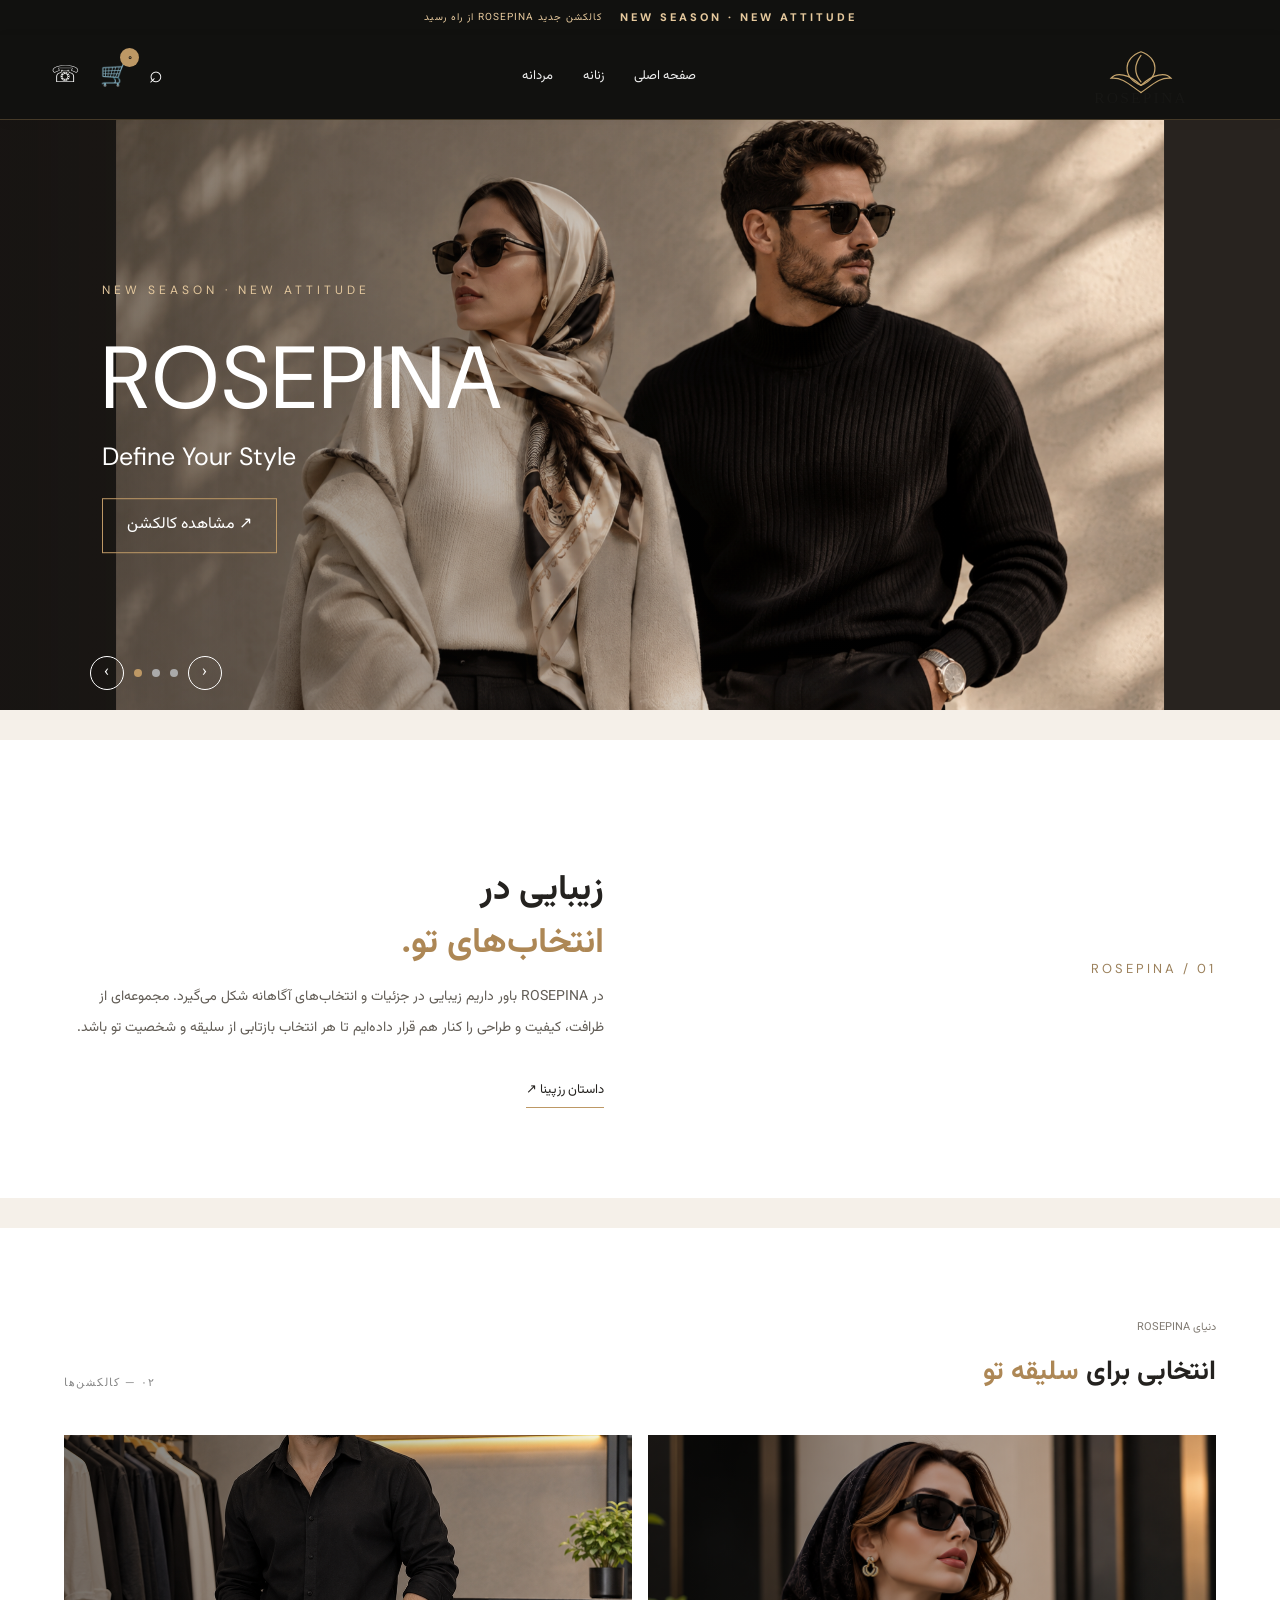
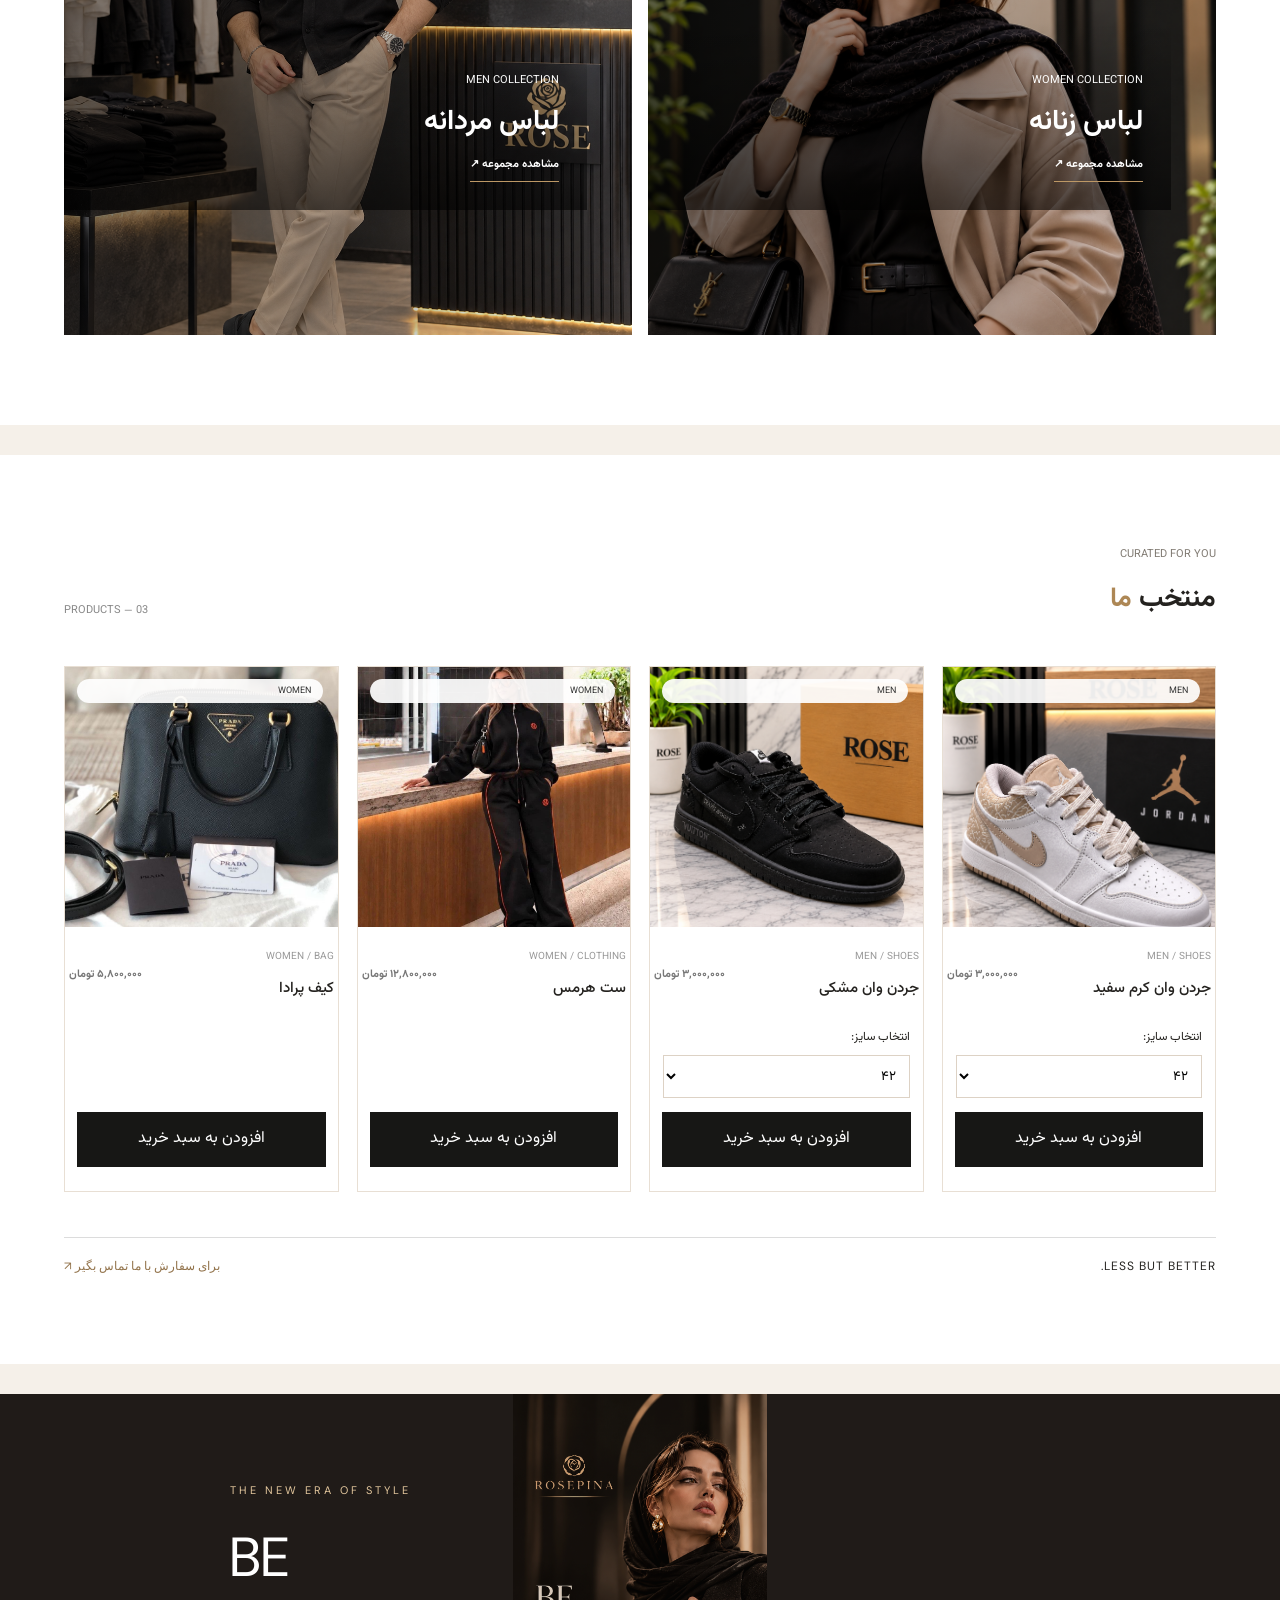
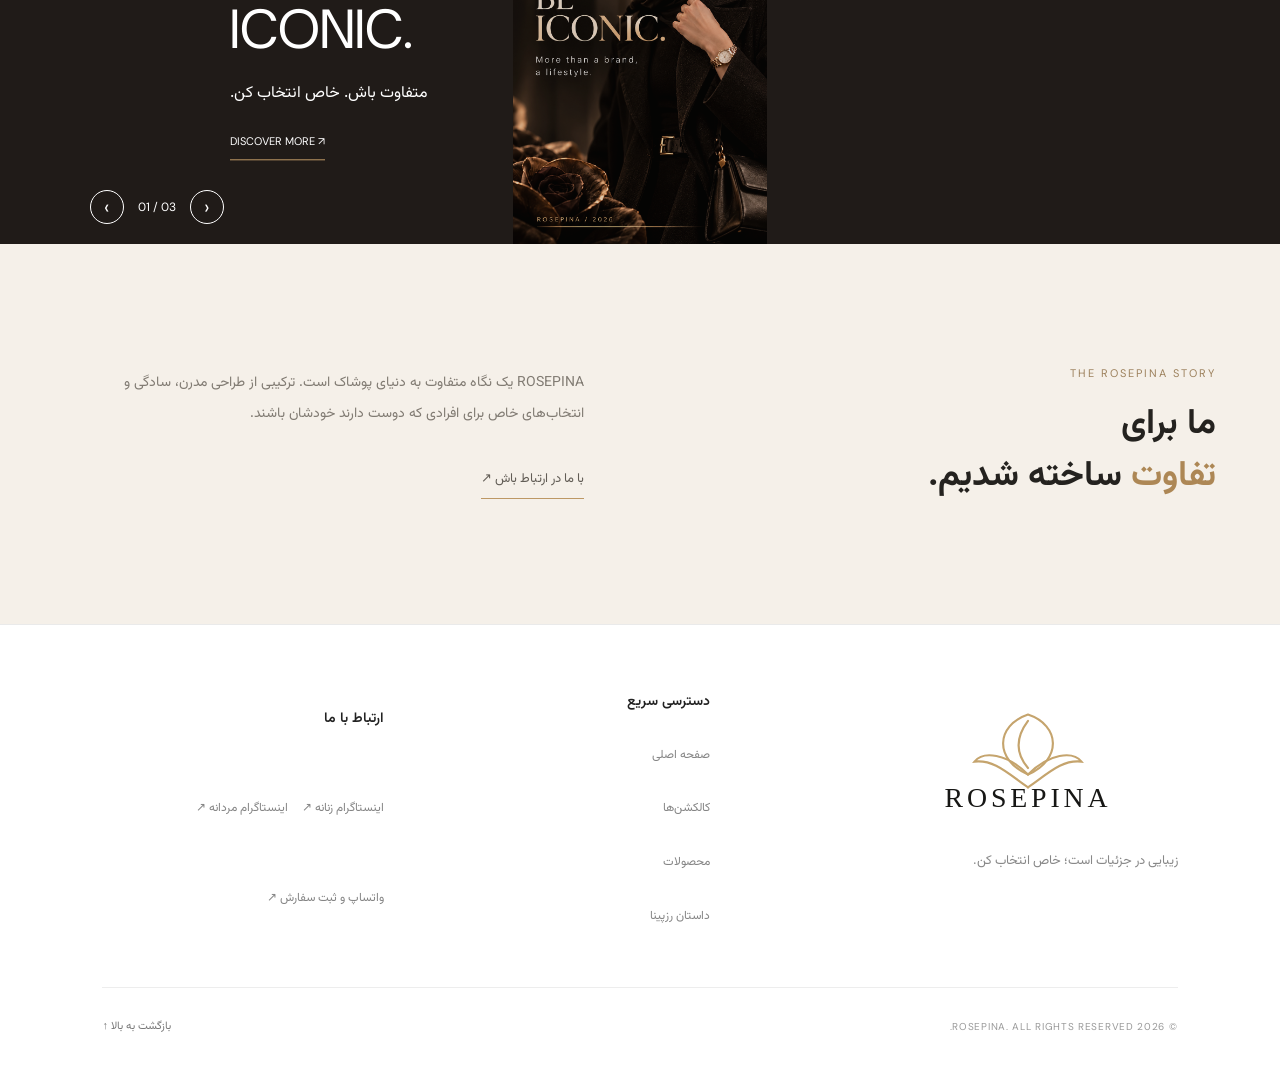
==== commit 3a4dea7e: "Update index.html" ====
--- a/index.html
+++ b/index.html
@@ -12,7 +12,7 @@
 <link rel="preconnect" href="https://fonts.googleapis.com">
 <link rel="preconnect" href="https://fonts.gstatic.com" crossorigin>
 <link href="https://fonts.googleapis.com/css2?family=DM+Sans:wght@400;500;600;700&family=Vazirmatn:wght@300;400;500;600;700;800&display=swap" rel="stylesheet">
-<link rel="stylesheet" href="style.css?v=41">
+<link rel="stylesheet" href="style.css?v=44">
 
 <style>
 :root {
@@ -118,38 +118,53 @@
   place-items:center;
 }
 
+/* HERO SLIDER - FULL IMAGE */
+
 .hero-image-section {
   position:relative;
-  height:min(590px,48vw);
-  min-height:390px;
+  width:100%;
+  height:590px;
+  min-height:0;
   overflow:hidden;
   background:#28231f;
 }
+
 .hero-slide {
   position:absolute;
   inset:0;
+  width:100%;
+  height:100%;
+  display:flex;
+  align-items:center;
+  justify-content:center;
   opacity:0;
   visibility:hidden;
-  transition:opacity .8s;
-}
+  transition:opacity .8s ease;
+}
+
 .hero-slide.active {
   opacity:1;
   visibility:visible;
 }
+
 .hero-image {
+  position:absolute;
+  inset:0;
+  display:block;
   width:100%;
   height:100%;
-  object-fit:cover;
-  position:absolute;
-  inset:0;
-}
+  object-fit:contain !important;
+  object-position:center center;
+}
+
 .hero-image-section::after {
   content:"";
   position:absolute;
   inset:0;
-  background:linear-gradient(90deg,rgba(10,9,8,.68),transparent 75%);
+  background:linear-gradient(90deg,rgba(10,9,8,.55),transparent 75%);
   pointer-events:none;
 }
+
 .hero-luxury-content {
   position:absolute;
   z-index:2;
@@ -407,35 +422,44 @@
 }
 .products-bottom a {color:#92734b}
 
-/* BOTTOM EDITORIAL SLIDER - FIXED */
+/* EDITORIAL SLIDER - FULL IMAGE */
 
 .editorial-slider {
-  height:400px;
   position:relative;
+  width:100%;
+  height:450px;
   overflow:hidden;
   background:#201b18;
   color:white;
 }
+
 .editorial-slide {
   position:absolute;
   inset:0;
+  width:100%;
+  height:100%;
   opacity:0;
   visibility:hidden;
   transition:opacity .7s ease;
 }
+
 .editorial-slide.active {
   opacity:1;
   visibility:visible;
 }
+
 .editorial-slide > img {
+  display:block;
+  position:absolute;
+  inset:0;
   width:100%;
   height:100%;
-  object-fit:contain;
-  object-position:center;
-  display:block;
-  opacity:.7;
+  object-fit:contain !important;
+  object-position:center center;
+  opacity:.85;
   background:#201b18;
 }
+
 .editorial-content {
   position:absolute;
   top:50%;
@@ -691,6 +715,8 @@
   color:#111;
 }
 
+/* MOBILE */
+
 @media(max-width:900px) {
   .product-grid {grid-template-columns:repeat(2,minmax(0,1fr))}
 }
@@ -705,7 +731,13 @@
   .cart-header-button,
   .phone-header-button {font-size:19px}
 
-  .hero-image-section {height:440px}
+  .hero-image-section {
+    height:440px;
+    min-height:0;
+  }
+  .hero-image {
+    object-fit:contain !important;
+  }
   .hero-luxury-content {
     left:5%;
     right:5%;
@@ -740,8 +772,19 @@
     font-size:11px;
   }
 
-  .editorial-slider {height:300px}
-  .editorial-content h2 {font-size:40px}
+  .editorial-slider {
+    height:auto;
+    aspect-ratio:4 / 3;
+    min-height:240px;
+  }
+  .editorial-slide > img {
+    object-fit:contain !important;
+  }
+  .editorial-content {
+    left:5%;
+  }
+  .editorial-content h2 {font-size:32px}
+  .editorial-content p {font-size:12px}
 
   .rp-footer-main {grid-template-columns:1fr 1fr}
   .rp-footer-brand {grid-column:1/-1}
@@ -1102,7 +1145,6 @@
 </footer>
 
 <script>
-
 /* HERO SLIDER */
 
 document.addEventListener("DOMContentLoaded", function () {
@@ -1130,7 +1172,6 @@
 
   function startTimer() {
     clearInterval(timer);
-
     if (!window.matchMedia("(prefers-reduced-motion: reduce)").matches) {
       timer = setInterval(() => showSlide(current + 1), 5000);
     }
@@ -1157,8 +1198,7 @@
   startTimer();
 });
 
-
-/* BOTTOM EDITORIAL SLIDER */
+/* EDITORIAL SLIDER */
 
 document.addEventListener("DOMContentLoaded", function () {
   const slides = [...document.querySelectorAll(".editorial-slide")];
@@ -1186,11 +1226,8 @@
 
   function startEditorialTimer() {
     clearInterval(timer);
-
     if (!window.matchMedia("(prefers-reduced-motion: reduce)").matches) {
-      timer = setInterval(() => {
-        showEditorialSlide(current + 1);
-      }, 5000);
+      timer = setInterval(() => showEditorialSlide(current + 1), 5000);
     }
   }
 
@@ -1207,7 +1244,6 @@
   showEditorialSlide(0);
   startEditorialTimer();
 });
-
 
 /* PRODUCTS AND SHOPPING CART */
 
@@ -1219,7 +1255,6 @@
     sizeId: "size-cream",
     hasSize: true
   },
-
   black: {
     name: "جردن وان مشکی",
     price: 3000000,
@@ -1227,14 +1262,12 @@
     sizeId: "size-black",
     hasSize: true
   },
-
   set: {
     name: "ست هرمس",
     price: 12800000,
     image: "images/women-set.jpg",
     hasSize: false
   },
-
   bag: {
     name: "کیف پرادا",
     price: 5800000,
@@ -1331,7 +1364,6 @@
 
 function changeQuantity(index, amount) {
   if (!cart[index]) return;
-
   cart[index].quantity += amount;
 
   if (cart[index].quantity <= 0) {
@@ -1353,7 +1385,6 @@
 
 function closeCart(event) {
   if (event && event.target.id !== "cart-overlay") return;
-
   document.getElementById("cart-overlay").classList.remove("open");
   document.body.style.overflow = "";
 }
@@ -1387,7 +1418,6 @@
   window.open(url, "_blank");
 }
 
-
 /* PHONE NUMBER POPUP */
 
 function showPhoneNumber() {
@@ -1397,7 +1427,6 @@
 
 function hidePhoneNumber(event) {
   if (event && event.target.id !== "phone-popup") return;
-
   document.getElementById("phone-popup").classList.remove("open");
   document.body.style.overflow = "";
 }
@@ -1414,8 +1443,7 @@
   }
 }
 
-
-/* INITIALIZE CART AND KEYBOARD */
+/* INITIALIZE */
 
 document.addEventListener("DOMContentLoaded", renderCart);
 
@@ -1425,7 +1453,6 @@
     hidePhoneNumber();
   }
 });
-
 </script>
 
 </body>
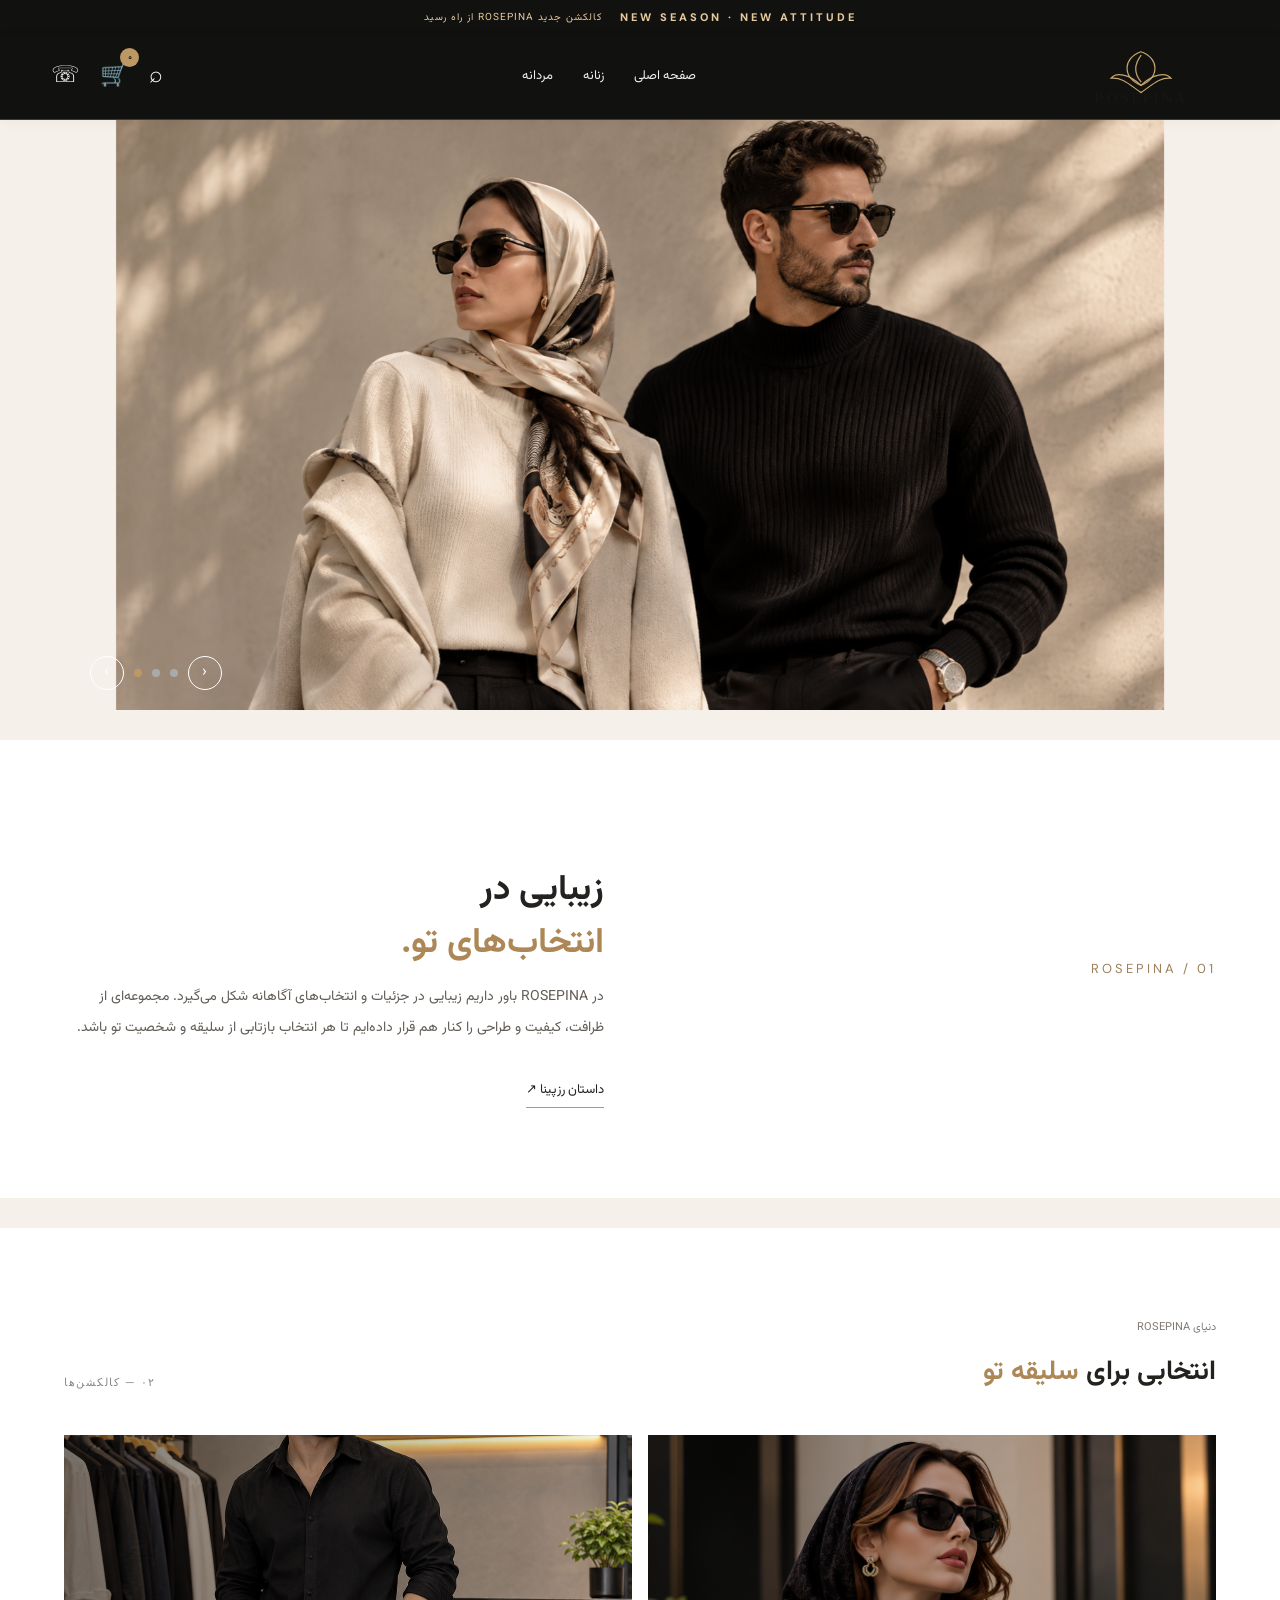
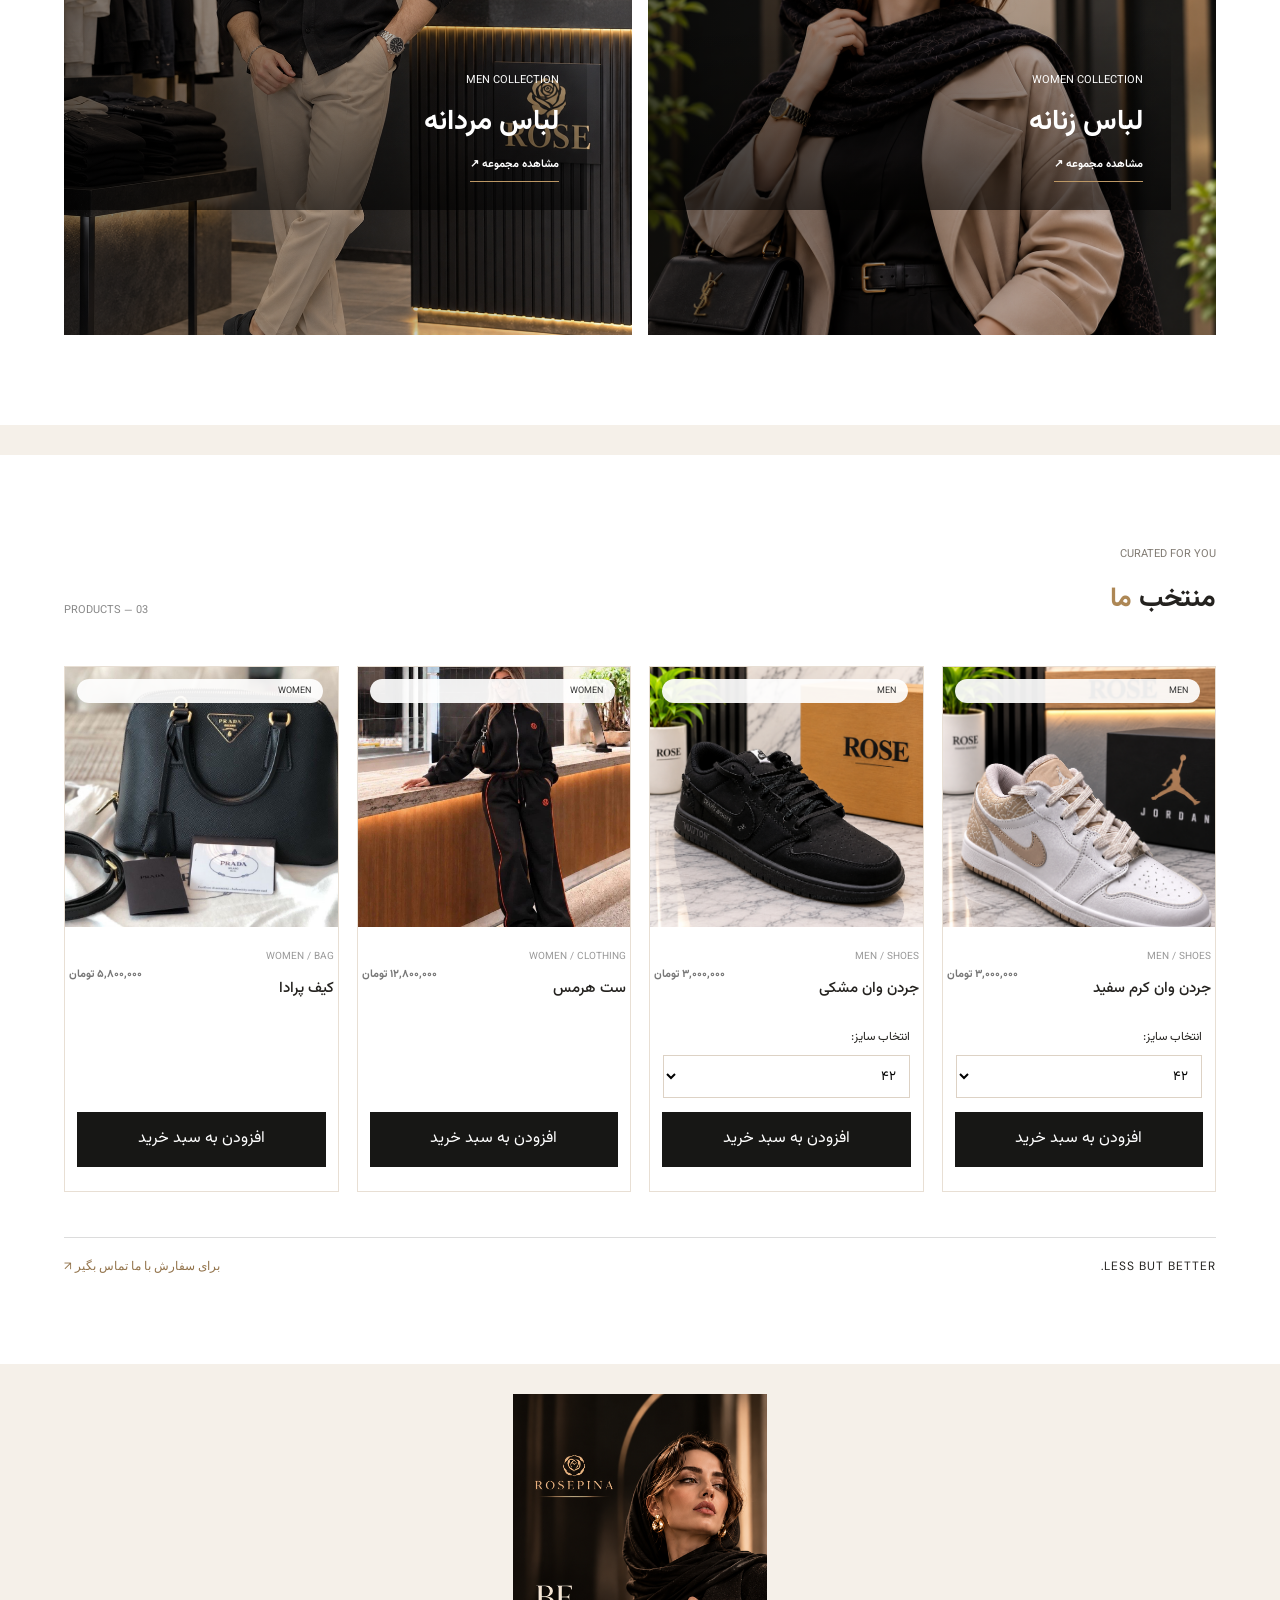
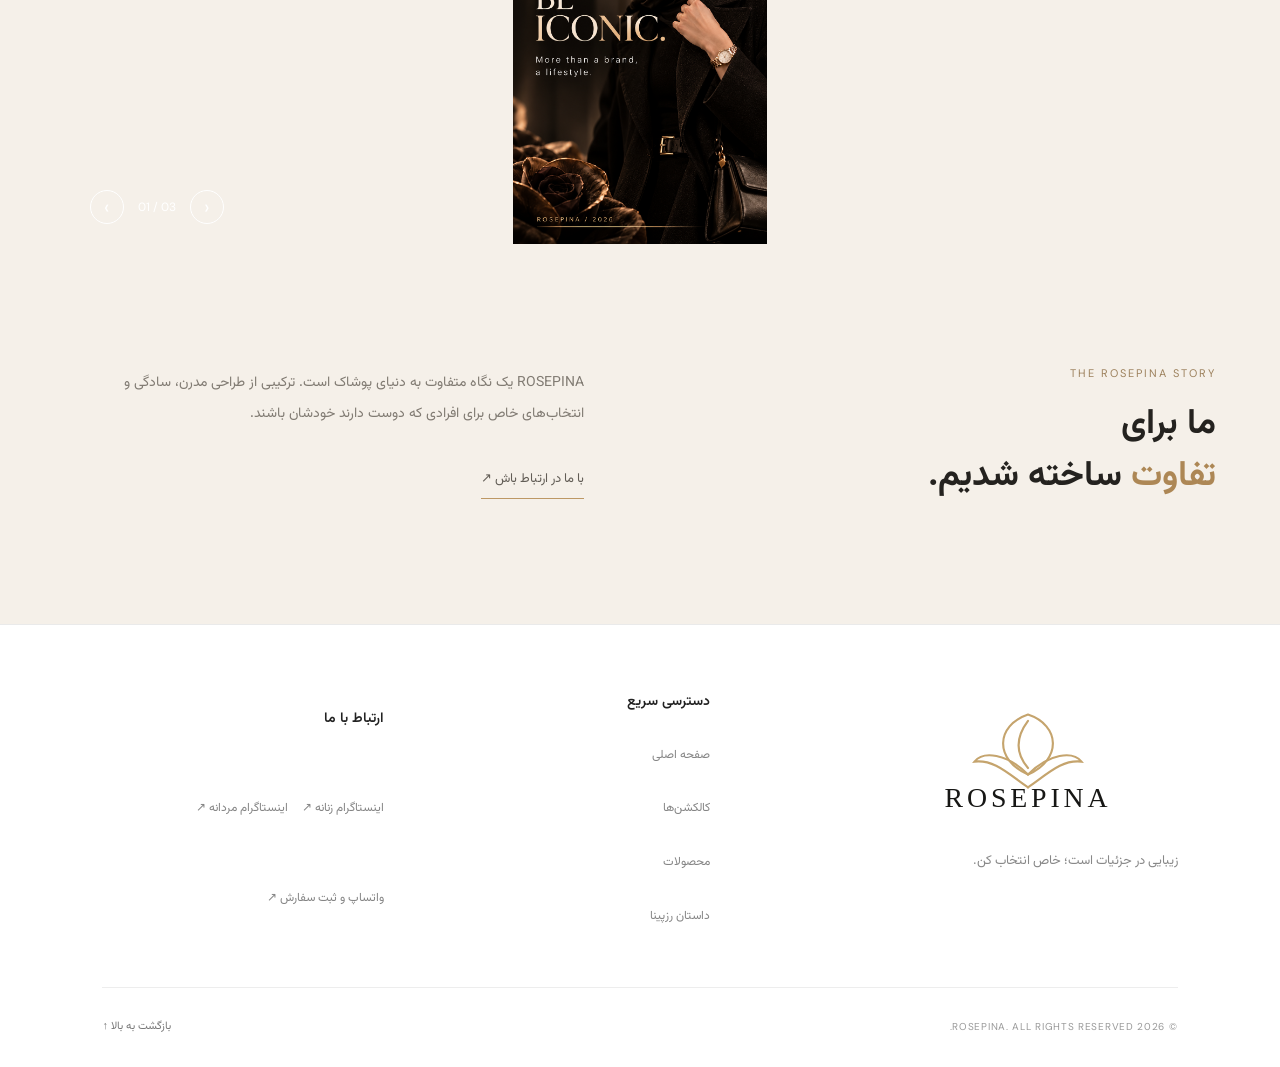
==== commit 9184bdae: "Update index.html" ====
--- a/index.html
+++ b/index.html
@@ -796,6 +796,85 @@
   .rp-logo {width:100px}
   .rp-header-icons {gap:7px}
 }
+  
+/* FINAL SLIDER DESIGN */
+
+.hero-image-section {
+  width: 100%;
+  height: 590px;
+  padding: 0 28px;
+  background: #f5f0e9;
+  overflow: hidden;
+}
+
+.hero-slide {
+  inset: 0 28px;
+  width: auto;
+  background: #f5f0e9;
+}
+
+.hero-image-section::after {
+  display: none;
+}
+
+.hero-image {
+  object-fit: contain !important;
+  object-position: center;
+}
+
+/* حذف کامل نوشته‌های روی اسلایدر اول */
+.hero-luxury-content {
+  display: none !important;
+}
+
+/* اسلایدر دوم */
+.editorial-slider {
+  height: 450px;
+  padding: 0 28px;
+  background: #f5f0e9;
+}
+
+.editorial-slide {
+  inset: 0 28px;
+  width: auto;
+  background: #f5f0e9;
+}
+
+.editorial-slide > img {
+  object-fit: contain !important;
+  object-position: center;
+  opacity: 1;
+  background: #f5f0e9;
+}
+
+/* حذف نوشته‌های روی اسلایدر دوم */
+.editorial-content {
+  display: none !important;
+}
+
+/* تنظیم موبایل */
+@media(max-width:700px) {
+  .hero-image-section {
+    height: 440px;
+    padding: 0 12px;
+  }
+
+  .hero-slide {
+    inset: 0 12px;
+  }
+
+  .editorial-slider {
+    height: auto;
+    aspect-ratio: 4 / 3;
+    min-height: 240px;
+    padding: 0 12px;
+  }
+
+  .editorial-slide {
+    inset: 0 12px;
+  }
+}
+
 </style>
 </head>
 
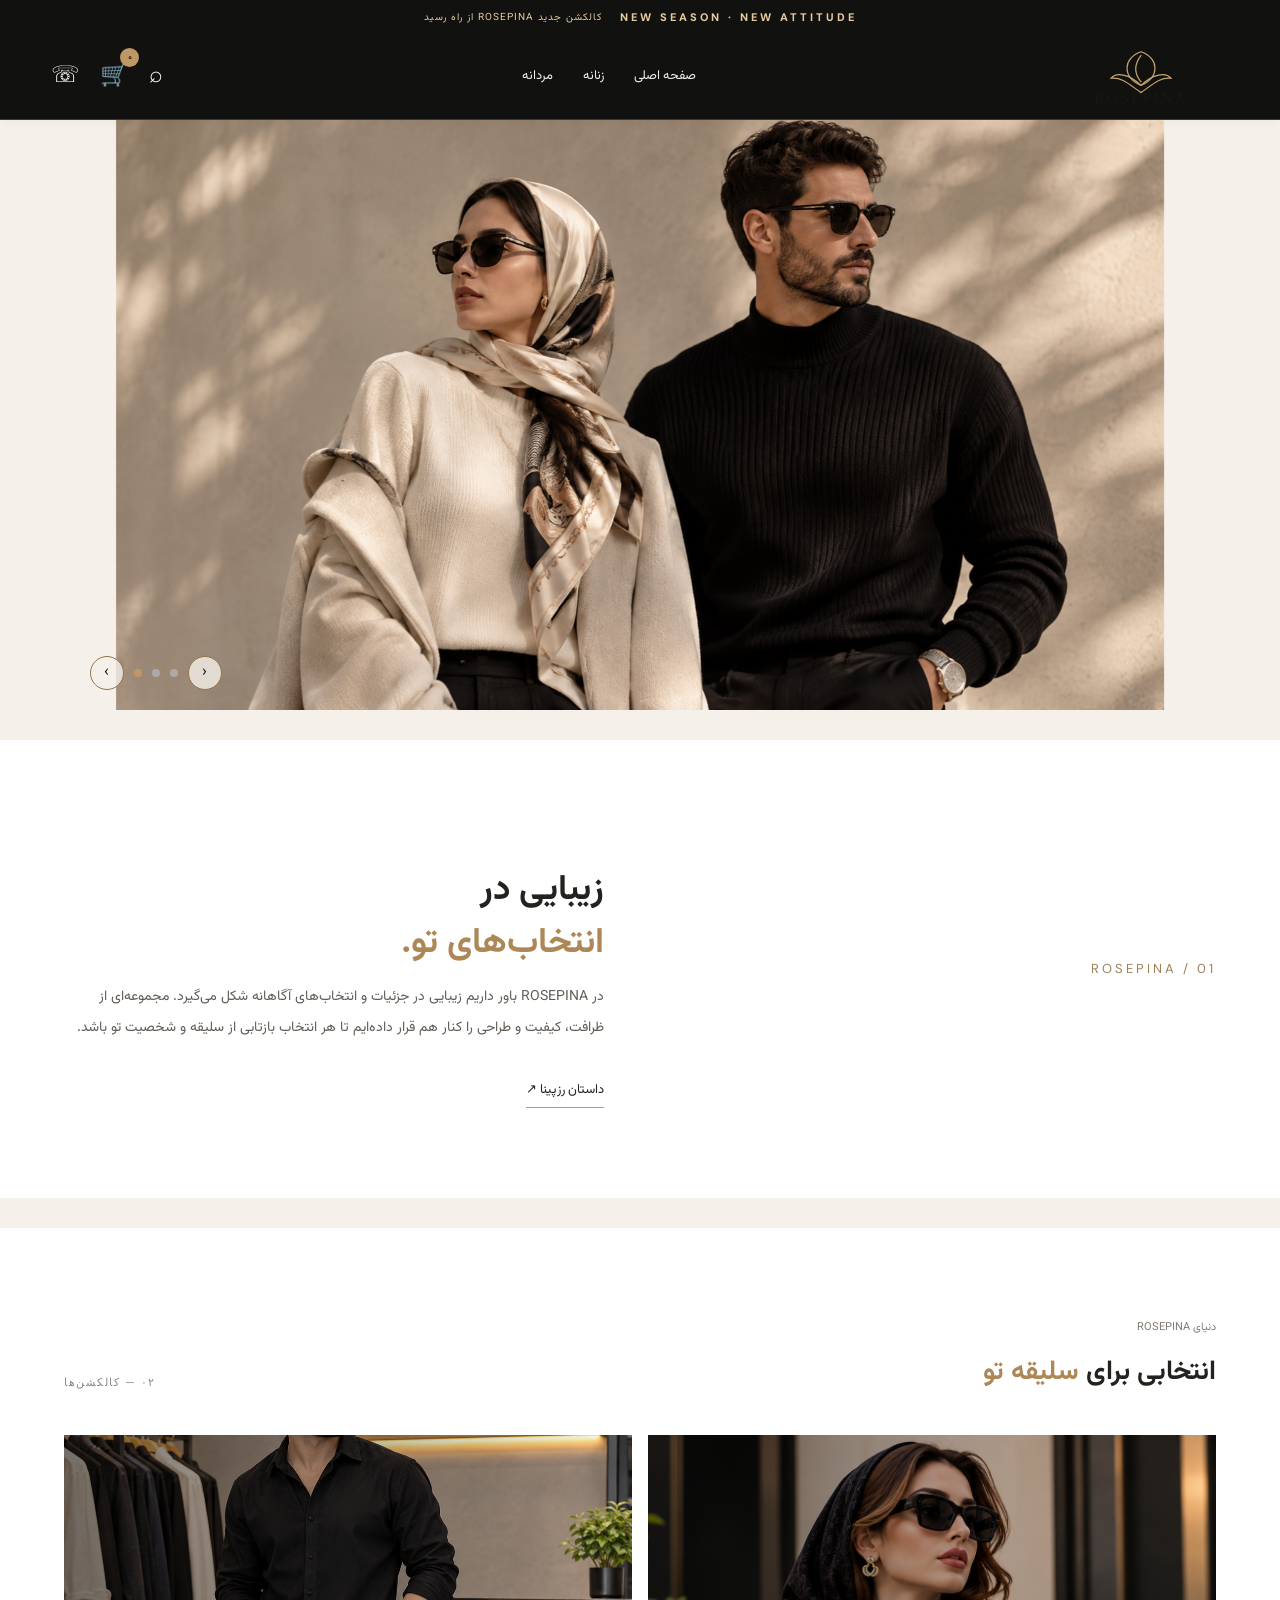
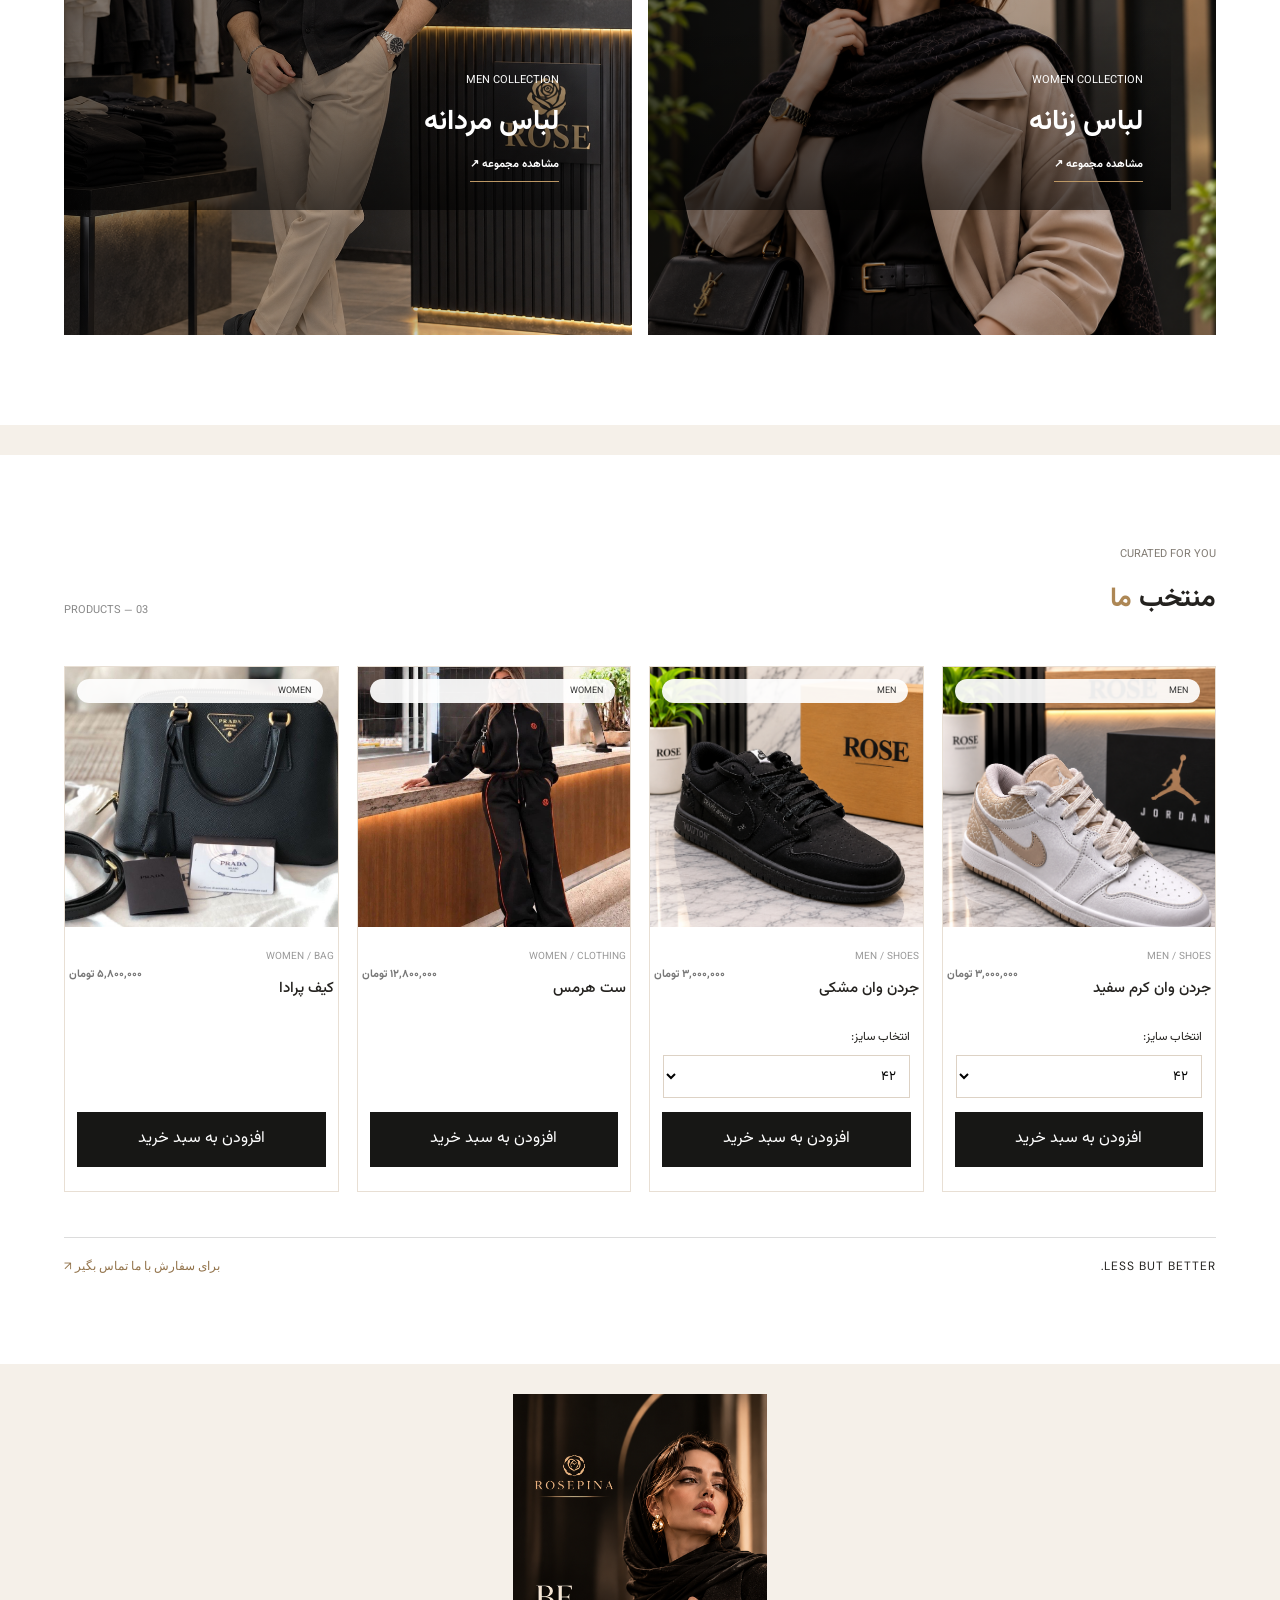
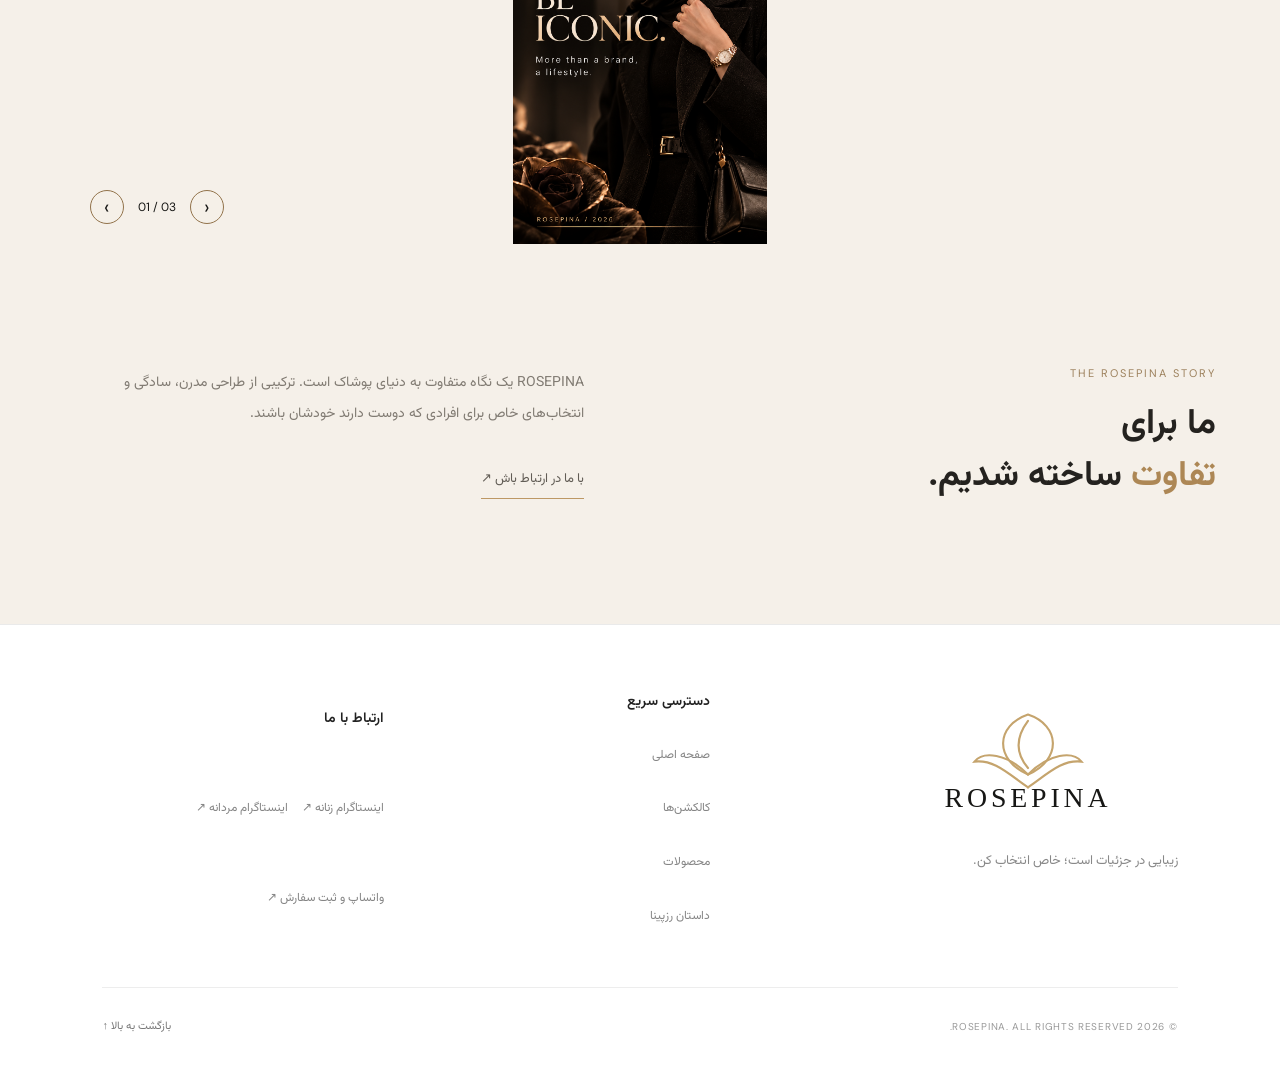
==== commit 6c9d7e23: "Update index.html" ====
--- a/index.html
+++ b/index.html
@@ -12,7 +12,7 @@
 <link rel="preconnect" href="https://fonts.googleapis.com">
 <link rel="preconnect" href="https://fonts.gstatic.com" crossorigin>
 <link href="https://fonts.googleapis.com/css2?family=DM+Sans:wght@400;500;600;700&family=Vazirmatn:wght@300;400;500;600;700;800&display=swap" rel="stylesheet">
-<link rel="stylesheet" href="style.css?v=44">
+<link rel="stylesheet" href="style.css?v=47">
 
 <style>
 :root {
@@ -118,21 +118,19 @@
   place-items:center;
 }
 
-/* HERO SLIDER - FULL IMAGE */
-
+/* HERO SLIDER */
 .hero-image-section {
   position:relative;
   width:100%;
   height:590px;
-  min-height:0;
   overflow:hidden;
-  background:#28231f;
-}
-
+  background:var(--cream);
+  padding:0 28px;
+}
 .hero-slide {
   position:absolute;
-  inset:0;
-  width:100%;
+  inset:0 28px;
+  width:auto;
   height:100%;
   display:flex;
   align-items:center;
@@ -140,13 +138,12 @@
   opacity:0;
   visibility:hidden;
   transition:opacity .8s ease;
-}
-
+  background:var(--cream);
+}
 .hero-slide.active {
   opacity:1;
   visibility:visible;
 }
-
 .hero-image {
   position:absolute;
   inset:0;
@@ -154,52 +151,13 @@
   width:100%;
   height:100%;
   object-fit:contain !important;
-  object-position:center center;
-}
-
+  object-position:center;
+}
+.hero-luxury-content {
+  display:none !important;
+}
 .hero-image-section::after {
-  content:"";
-  position:absolute;
-  inset:0;
-  background:linear-gradient(90deg,rgba(10,9,8,.55),transparent 75%);
-  pointer-events:none;
-}
-
-.hero-luxury-content {
-  position:absolute;
-  z-index:2;
-  left:8%;
-  top:50%;
-  transform:translateY(-50%);
-  color:white;
-  direction:ltr;
-  text-align:left;
-}
-.hero-luxury-kicker {
-  color:#e4c89e;
-  letter-spacing:4px;
-  font:12px "DM Sans",sans-serif;
-}
-.hero-luxury-content h1 {
-  font:400 clamp(42px,7vw,88px) "DM Sans",sans-serif;
-  margin:15px 0 5px;
-  letter-spacing:3px;
-}
-.hero-luxury-content p {
-  font:25px "DM Sans",sans-serif;
-  margin:0 0 25px;
-}
-.hero-luxury-button {
-  display:inline-block;
-  padding:12px 24px;
-  color:white;
-  text-decoration:none;
-  border:1px solid var(--gold);
-  transition:.3s;
-}
-.hero-luxury-button:hover {
-  background:var(--gold);
-  color:#111;
+  display:none !important;
 }
 .hero-slider-controls {
   position:absolute;
@@ -214,10 +172,10 @@
 .hero-slider-arrow {
   width:34px;
   height:34px;
-  border:1px solid white;
+  border:1px solid #92734b;
   border-radius:50%;
-  color:white;
-  background:transparent;
+  color:#171715;
+  background:rgba(245,240,233,.8);
   cursor:pointer;
 }
 .hero-slider-dot {
@@ -422,32 +380,30 @@
 }
 .products-bottom a {color:#92734b}
 
-/* EDITORIAL SLIDER - FULL IMAGE */
-
+/* EDITORIAL SLIDER */
 .editorial-slider {
   position:relative;
   width:100%;
   height:450px;
   overflow:hidden;
-  background:#201b18;
+  background:var(--cream);
   color:white;
-}
-
+  padding:0 28px;
+}
 .editorial-slide {
   position:absolute;
-  inset:0;
-  width:100%;
+  inset:0 28px;
+  width:auto;
   height:100%;
   opacity:0;
   visibility:hidden;
   transition:opacity .7s ease;
-}
-
+  background:var(--cream);
+}
 .editorial-slide.active {
   opacity:1;
   visibility:visible;
 }
-
 .editorial-slide > img {
   display:block;
   position:absolute;
@@ -455,30 +411,13 @@
   width:100%;
   height:100%;
   object-fit:contain !important;
-  object-position:center center;
-  opacity:.85;
-  background:#201b18;
-}
-
+  object-position:center;
+  opacity:1;
+  background:var(--cream);
+}
 .editorial-content {
-  position:absolute;
-  top:50%;
-  left:10%;
-  transform:translateY(-50%);
-  direction:ltr;
-  z-index:2;
-}
-.editorial-content span {
-  color:#e4c89e;
-  letter-spacing:3px;
-  font-size:11px;
-}
-.editorial-content h2 {
-  font:55px "DM Sans",sans-serif;
-  margin:15px 0;
-}
-.editorial-content p {direction:rtl;text-align:left}
-.editorial-content a {color:white}
+  display:none !important;
+}
 .editorial-controls {
   position:absolute;
   z-index:5;
@@ -488,16 +427,16 @@
   align-items:center;
   gap:14px;
   direction:ltr;
-  color:white;
+  color:#171715;
   font:12px "DM Sans",sans-serif;
 }
 .editorial-controls button {
   width:34px;
   height:34px;
-  border:1px solid white;
+  border:1px solid #92734b;
   border-radius:50%;
-  background:transparent;
-  color:white;
+  background:rgba(245,240,233,.8);
+  color:#171715;
   cursor:pointer;
   font-size:20px;
 }
@@ -562,7 +501,6 @@
 }
 
 /* CART */
-
 .cart-overlay {
   position:fixed;
   inset:0;
@@ -657,7 +595,6 @@
 }
 
 /* PHONE POPUP */
-
 .phone-popup {
   position:fixed;
   inset:0;
@@ -716,7 +653,6 @@
 }
 
 /* MOBILE */
-
 @media(max-width:900px) {
   .product-grid {grid-template-columns:repeat(2,minmax(0,1fr))}
 }
@@ -733,20 +669,9 @@
 
   .hero-image-section {
     height:440px;
-    min-height:0;
-  }
-  .hero-image {
-    object-fit:contain !important;
-  }
-  .hero-luxury-content {
-    left:5%;
-    right:5%;
-    top:auto;
-    bottom:55px;
-    transform:none;
-  }
-  .hero-luxury-content h1 {font-size:44px}
-  .hero-luxury-content p {font-size:18px}
+    padding:0 12px;
+  }
+  .hero-slide {inset:0 12px}
 
   .section {padding:42px 4%}
   .intro,.about {display:block}
@@ -776,15 +701,9 @@
     height:auto;
     aspect-ratio:4 / 3;
     min-height:240px;
-  }
-  .editorial-slide > img {
-    object-fit:contain !important;
-  }
-  .editorial-content {
-    left:5%;
-  }
-  .editorial-content h2 {font-size:32px}
-  .editorial-content p {font-size:12px}
+    padding:0 12px;
+  }
+  .editorial-slide {inset:0 12px}
 
   .rp-footer-main {grid-template-columns:1fr 1fr}
   .rp-footer-brand {grid-column:1/-1}
@@ -796,85 +715,6 @@
   .rp-logo {width:100px}
   .rp-header-icons {gap:7px}
 }
-  
-/* FINAL SLIDER DESIGN */
-
-.hero-image-section {
-  width: 100%;
-  height: 590px;
-  padding: 0 28px;
-  background: #f5f0e9;
-  overflow: hidden;
-}
-
-.hero-slide {
-  inset: 0 28px;
-  width: auto;
-  background: #f5f0e9;
-}
-
-.hero-image-section::after {
-  display: none;
-}
-
-.hero-image {
-  object-fit: contain !important;
-  object-position: center;
-}
-
-/* حذف کامل نوشته‌های روی اسلایدر اول */
-.hero-luxury-content {
-  display: none !important;
-}
-
-/* اسلایدر دوم */
-.editorial-slider {
-  height: 450px;
-  padding: 0 28px;
-  background: #f5f0e9;
-}
-
-.editorial-slide {
-  inset: 0 28px;
-  width: auto;
-  background: #f5f0e9;
-}
-
-.editorial-slide > img {
-  object-fit: contain !important;
-  object-position: center;
-  opacity: 1;
-  background: #f5f0e9;
-}
-
-/* حذف نوشته‌های روی اسلایدر دوم */
-.editorial-content {
-  display: none !important;
-}
-
-/* تنظیم موبایل */
-@media(max-width:700px) {
-  .hero-image-section {
-    height: 440px;
-    padding: 0 12px;
-  }
-
-  .hero-slide {
-    inset: 0 12px;
-  }
-
-  .editorial-slider {
-    height: auto;
-    aspect-ratio: 4 / 3;
-    min-height: 240px;
-    padding: 0 12px;
-  }
-
-  .editorial-slide {
-    inset: 0 12px;
-  }
-}
-
 </style>
 </head>
 
@@ -898,49 +738,24 @@
 
   <div class="rp-header-icons">
     <a href="#products" aria-label="محصولات">⌕</a>
-
     <button class="cart-header-button" onclick="openCart()" aria-label="سبد خرید">
-      🛒
-      <span id="cart-count">۰</span>
+      🛒 <span id="cart-count">۰</span>
     </button>
-
-    <button type="button" class="phone-header-button"
-      onclick="showPhoneNumber()" aria-label="نمایش شماره تلفن">☏</button>
+    <button type="button" class="phone-header-button" onclick="showPhoneNumber()" aria-label="نمایش شماره تلفن">☏</button>
   </div>
 </header>
 
 <main>
 
 <section class="hero-image-section" id="home">
-
   <div class="hero-slide active">
     <img src="hero.png" alt="کمپین ROSEPINA" class="hero-image">
-    <div class="hero-luxury-content">
-      <span class="hero-luxury-kicker">NEW SEASON · NEW ATTITUDE</span>
-      <h1>ROSEPINA</h1>
-      <p>Define Your Style</p>
-      <a href="#collections" class="hero-luxury-button">مشاهده کالکشن ↗</a>
-    </div>
-  </div>
-
+  </div>
   <div class="hero-slide">
     <img src="images/women-collection-new.png" alt="کالکشن زنانه" class="hero-image" loading="lazy">
-    <div class="hero-luxury-content">
-      <span class="hero-luxury-kicker">WOMEN COLLECTION</span>
-      <h1>HER STYLE</h1>
-      <p>Elegance in Every Detail</p>
-      <a href="women.html" class="hero-luxury-button">مشاهده کالکشن زنانه ↗</a>
-    </div>
-  </div>
-
+  </div>
   <div class="hero-slide">
     <img src="images/file_00000000ff7c81f4a18dac2c6d16c151.png" alt="کالکشن مردانه" class="hero-image" loading="lazy">
-    <div class="hero-luxury-content">
-      <span class="hero-luxury-kicker">MEN COLLECTION</span>
-      <h1>BE ICONIC</h1>
-      <p>Confidence Is Your Style</p>
-      <a href="men.html" class="hero-luxury-button">مشاهده کالکشن مردانه ↗</a>
-    </div>
   </div>
 
   <div class="hero-slider-controls">
@@ -950,18 +765,13 @@
     <button class="hero-slider-dot" data-slide="2" aria-label="اسلاید سوم"></button>
     <button class="hero-slider-arrow" id="hero-next" aria-label="بعدی">›</button>
   </div>
-
 </section>
 
 <section class="intro section">
   <div class="intro-number">01 / ROSEPINA</div>
   <div class="intro-content">
     <h2>زیبایی در<br><span>انتخاب‌های تو.</span></h2>
-    <p>
-      در ROSEPINA باور داریم زیبایی در جزئیات و انتخاب‌های آگاهانه شکل می‌گیرد.
-      مجموعه‌ای از ظرافت، کیفیت و طراحی را کنار هم قرار داده‌ایم
-      تا هر انتخاب بازتابی از سلیقه و شخصیت تو باشد.
-    </p>
+    <p>در ROSEPINA باور داریم زیبایی در جزئیات و انتخاب‌های آگاهانه شکل می‌گیرد. مجموعه‌ای از ظرافت، کیفیت و طراحی را کنار هم قرار داده‌ایم تا هر انتخاب بازتابی از سلیقه و شخصیت تو باشد.</p>
     <a href="#about" class="text-link">داستان رزپینا ↗</a>
   </div>
 </section>
@@ -984,7 +794,6 @@
         <b>مشاهده مجموعه ↗</b>
       </div>
     </a>
-
     <a href="men.html" class="collection-card">
       <img src="images/file_00000000ff7c81f4a18dac2c6d16c151.png" alt="کالکشن مردانه" loading="lazy">
       <div class="collection-overlay">
@@ -1029,9 +838,7 @@
           <option value="44">۴۴</option>
         </select>
       </div>
-      <button class="product-order-button" onclick="addToCart('cream')">
-        افزودن به سبد خرید
-      </button>
+      <button class="product-order-button" onclick="addToCart('cream')">افزودن به سبد خرید</button>
     </article>
 
     <article class="product-card">
@@ -1056,9 +863,7 @@
           <option value="44">۴۴</option>
         </select>
       </div>
-      <button class="product-order-button" onclick="addToCart('black')">
-        افزودن به سبد خرید
-      </button>
+      <button class="product-order-button" onclick="addToCart('black')">افزودن به سبد خرید</button>
     </article>
 
     <article class="product-card">
@@ -1073,9 +878,7 @@
         </div>
         <span class="product-price">۱۲,۸۰۰,۰۰۰ تومان</span>
       </div>
-      <button class="product-order-button" onclick="addToCart('set')">
-        افزودن به سبد خرید
-      </button>
+      <button class="product-order-button" onclick="addToCart('set')">افزودن به سبد خرید</button>
     </article>
 
     <article class="product-card">
@@ -1090,51 +893,26 @@
         </div>
         <span class="product-price">۵,۸۰۰,۰۰۰ تومان</span>
       </div>
-      <button class="product-order-button" onclick="addToCart('bag')">
-        افزودن به سبد خرید
-      </button>
+      <button class="product-order-button" onclick="addToCart('bag')">افزودن به سبد خرید</button>
     </article>
 
   </div>
 
   <div class="products-bottom">
     <span>LESS BUT BETTER.</span>
-    <a href="https://wa.me/989120193510" target="_blank" rel="noopener">
-      برای سفارش با ما تماس بگیر ↗
-    </a>
+    <a href="https://wa.me/989120193510" target="_blank" rel="noopener">برای سفارش با ما تماس بگیر ↗</a>
   </div>
 </section>
 
 <section class="editorial-slider" id="editorial-slider">
-
   <div class="editorial-slide active">
     <img src="images/editorial-brand.png" alt="استایل ROSEPINA" loading="lazy">
-    <div class="editorial-content">
-      <span>THE NEW ERA OF STYLE</span>
-      <h2>BE<br>ICONIC.</h2>
-      <p>متفاوت باش. خاص انتخاب کن.</p>
-      <a href="#products">DISCOVER MORE ↗</a>
-    </div>
-  </div>
-
+  </div>
   <div class="editorial-slide">
     <img src="images/editorial-women.png" alt="کالکشن زنانه" loading="lazy">
-    <div class="editorial-content">
-      <span>WOMEN COLLECTION</span>
-      <h2>HER<br>STYLE.</h2>
-      <p>ظرافت در انتخاب توست.</p>
-      <a href="women.html">DISCOVER WOMEN ↗</a>
-    </div>
-  </div>
-
+  </div>
   <div class="editorial-slide">
     <img src="images/editorial-men.png" alt="کالکشن مردانه" loading="lazy">
-    <div class="editorial-content">
-      <span>MEN COLLECTION</span>
-      <h2>BE<br>ICONIC.</h2>
-      <p>استایل خودت را تعریف کن.</p>
-      <a href="men.html">DISCOVER MEN ↗</a>
-    </div>
   </div>
 
   <div class="editorial-controls">
@@ -1142,7 +920,6 @@
     <span id="editorial-counter">01 / 03</span>
     <button type="button" id="editorial-next" aria-label="اسلاید بعدی">›</button>
   </div>
-
 </section>
 
 <section class="about section" id="about">
@@ -1151,11 +928,7 @@
     <h2>ما برای<br><span>تفاوت</span> ساخته شدیم.</h2>
   </div>
   <div class="about-right">
-    <p>
-      ROSEPINA یک نگاه متفاوت به دنیای پوشاک است.
-      ترکیبی از طراحی مدرن، سادگی و انتخاب‌های خاص
-      برای افرادی که دوست دارند خودشان باشند.
-    </p>
+    <p>ROSEPINA یک نگاه متفاوت به دنیای پوشاک است. ترکیبی از طراحی مدرن، سادگی و انتخاب‌های خاص برای افرادی که دوست دارند خودشان باشند.</p>
     <a href="#contact" class="text-link">با ما در ارتباط باش ↗</a>
   </div>
 </section>
@@ -1173,9 +946,7 @@
       <span>مبلغ کل:</span>
       <strong id="cart-total">۰ تومان</strong>
     </div>
-    <button class="cart-checkout" onclick="checkoutCart()">
-      ثبت سفارش در واتساپ
-    </button>
+    <button class="cart-checkout" onclick="checkoutCart()">ثبت سفارش در واتساپ</button>
   </section>
 </div>
 
@@ -1184,15 +955,12 @@
     <button type="button" class="phone-popup-close" onclick="hidePhoneNumber()">×</button>
     <span>ارتباط با ROSEPINA</span>
     <h2>09120193510</h2>
-    <button type="button" class="phone-copy-button" onclick="copyPhoneNumber()">
-      کپی شماره تلفن
-    </button>
+    <button type="button" class="phone-copy-button" onclick="copyPhoneNumber()">کپی شماره تلفن</button>
   </div>
 </div>
 
 <footer class="rp-footer" id="contact">
   <div class="rp-footer-main">
-
     <div class="rp-footer-brand">
       <a href="#home" class="rp-footer-logo">
         <img src="logo.svg" alt="ROSEPINA">
@@ -1214,7 +982,6 @@
       <a href="https://instagram.com/Rose_pina_men" target="_blank" rel="noopener">اینستاگرام مردانه ↗</a>
       <a href="https://wa.me/989120193510" target="_blank" rel="noopener">واتساپ و ثبت سفارش ↗</a>
     </div>
-
   </div>
 
   <div class="rp-footer-bottom">
@@ -1225,7 +992,6 @@
 
 <script>
 /* HERO SLIDER */
-
 document.addEventListener("DOMContentLoaded", function () {
   const slides = [...document.querySelectorAll(".hero-slide")];
   const dots = [...document.querySelectorAll(".hero-slider-dot")];
@@ -1239,14 +1005,8 @@
 
   function showSlide(index) {
     current = (index + slides.length) % slides.length;
-
-    slides.forEach((slide, i) => {
-      slide.classList.toggle("active", i === current);
-    });
-
-    dots.forEach((dot, i) => {
-      dot.classList.toggle("active", i === current);
-    });
+    slides.forEach((slide, i) => slide.classList.toggle("active", i === current));
+    dots.forEach((dot, i) => dot.classList.toggle("active", i === current));
   }
 
   function startTimer() {
@@ -1260,25 +1020,20 @@
     showSlide(current + 1);
     startTimer();
   });
-
   prev.addEventListener("click", () => {
     showSlide(current - 1);
     startTimer();
   });
-
-  dots.forEach((dot, i) => {
-    dot.addEventListener("click", () => {
-      showSlide(i);
-      startTimer();
-    });
-  });
+  dots.forEach((dot, i) => dot.addEventListener("click", () => {
+    showSlide(i);
+    startTimer();
+  }));
 
   showSlide(0);
   startTimer();
 });
 
 /* EDITORIAL SLIDER */
-
 document.addEventListener("DOMContentLoaded", function () {
   const slides = [...document.querySelectorAll(".editorial-slide")];
   const counter = document.getElementById("editorial-counter");
@@ -1292,15 +1047,9 @@
 
   function showEditorialSlide(index) {
     current = (index + slides.length) % slides.length;
-
-    slides.forEach((slide, i) => {
-      slide.classList.toggle("active", i === current);
-    });
-
-    counter.textContent =
-      String(current + 1).padStart(2, "0") +
-      " / " +
-      String(slides.length).padStart(2, "0");
+    slides.forEach((slide, i) => slide.classList.toggle("active", i === current));
+    counter.textContent = String(current + 1).padStart(2, "0") +
+      " / " + String(slides.length).padStart(2, "0");
   }
 
   function startEditorialTimer() {
@@ -1310,12 +1059,11 @@
     }
   }
 
-  next.addEventListener("click", function () {
+  next.addEventListener("click", () => {
     showEditorialSlide(current + 1);
     startEditorialTimer();
   });
-
-  prev.addEventListener("click", function () {
+  prev.addEventListener("click", () => {
     showEditorialSlide(current - 1);
     startEditorialTimer();
   });
@@ -1325,7 +1073,6 @@
 });
 
 /* PRODUCTS AND SHOPPING CART */
-
 const cartProducts = {
   cream: {
     name: "جردن وان کرم سفید",
@@ -1356,7 +1103,6 @@
 };
 
 let cart = [];
-
 try {
   cart = JSON.parse(localStorage.getItem("rosepina-cart")) || [];
   if (!Array.isArray(cart)) cart = [];
@@ -1374,7 +1120,6 @@
   if (!product) return;
 
   let size = "";
-
   if (product.hasSize) {
     const select = document.getElementById(product.sizeId);
     if (!select) return;
@@ -1382,12 +1127,8 @@
   }
 
   const existing = cart.find(item => item.id === id && item.size === size);
-
-  if (existing) {
-    existing.quantity += 1;
-  } else {
-    cart.push({id, size, quantity:1});
-  }
+  if (existing) existing.quantity += 1;
+  else cart.push({id, size, quantity:1});
 
   saveCart();
   openCart();
@@ -1397,7 +1138,6 @@
   const container = document.getElementById("cart-items");
   const countElement = document.getElementById("cart-count");
   const totalElement = document.getElementById("cart-total");
-
   if (!container || !countElement || !totalElement) return;
 
   cart = cart.filter(item =>
@@ -1414,7 +1154,6 @@
   } else {
     container.innerHTML = cart.map((item, index) => {
       const product = cartProducts[item.id];
-
       return `
         <div class="cart-item">
           <img src="${product.image}" alt="${product.name}">
@@ -1434,21 +1173,16 @@
     }).join("");
   }
 
-  const total = cart.reduce((sum, item) => {
-    return sum + cartProducts[item.id].price * item.quantity;
-  }, 0);
-
+  const total = cart.reduce((sum, item) =>
+    sum + cartProducts[item.id].price * item.quantity, 0
+  );
   totalElement.textContent = total.toLocaleString("fa-IR") + " تومان";
 }
 
 function changeQuantity(index, amount) {
   if (!cart[index]) return;
   cart[index].quantity += amount;
-
-  if (cart[index].quantity <= 0) {
-    cart.splice(index, 1);
-  }
-
+  if (cart[index].quantity <= 0) cart.splice(index, 1);
   saveCart();
 }
 
@@ -1478,7 +1212,6 @@
 
   cart.forEach((item, index) => {
     const product = cartProducts[item.id];
-
     message +=
       (index + 1) + ". " + product.name + "\n" +
       (item.size ? "سایز: " + item.size + "\n" : "") +
@@ -1487,9 +1220,9 @@
       " تومان\n\n";
   });
 
-  const total = cart.reduce((sum, item) => {
-    return sum + cartProducts[item.id].price * item.quantity;
-  }, 0);
+  const total = cart.reduce((sum, item) =>
+    sum + cartProducts[item.id].price * item.quantity, 0
+  );
 
   message += "مبلغ کل: " + total.toLocaleString("fa-IR") + " تومان";
 
@@ -1498,7 +1231,6 @@
 }
 
 /* PHONE NUMBER POPUP */
-
 function showPhoneNumber() {
   document.getElementById("phone-popup").classList.add("open");
   document.body.style.overflow = "hidden";
@@ -1512,7 +1244,6 @@
 
 function copyPhoneNumber() {
   const phone = "09120193510";
-
   if (navigator.clipboard && navigator.clipboard.writeText) {
     navigator.clipboard.writeText(phone)
       .then(() => alert("شماره تلفن کپی شد."))
@@ -1523,7 +1254,6 @@
 }
 
 /* INITIALIZE */
-
 document.addEventListener("DOMContentLoaded", renderCart);
 
 document.addEventListener("keydown", function(event) {
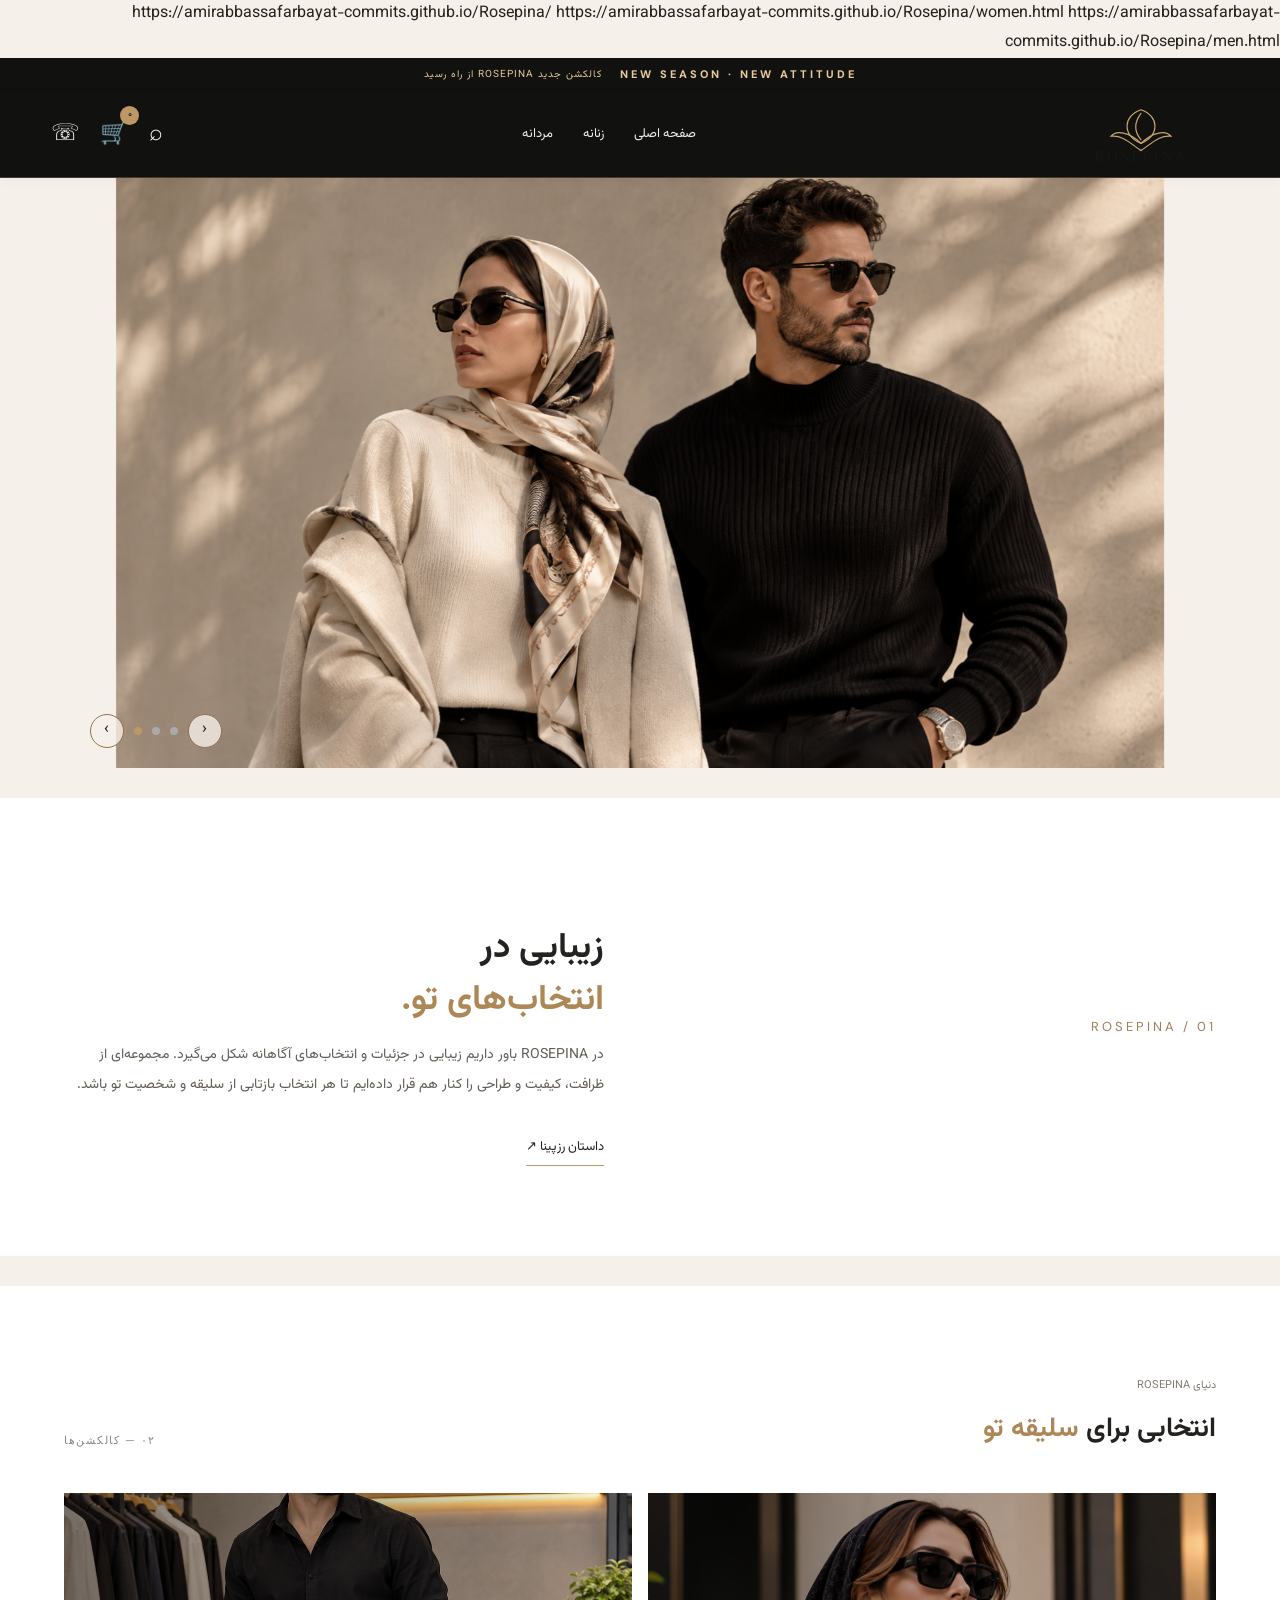
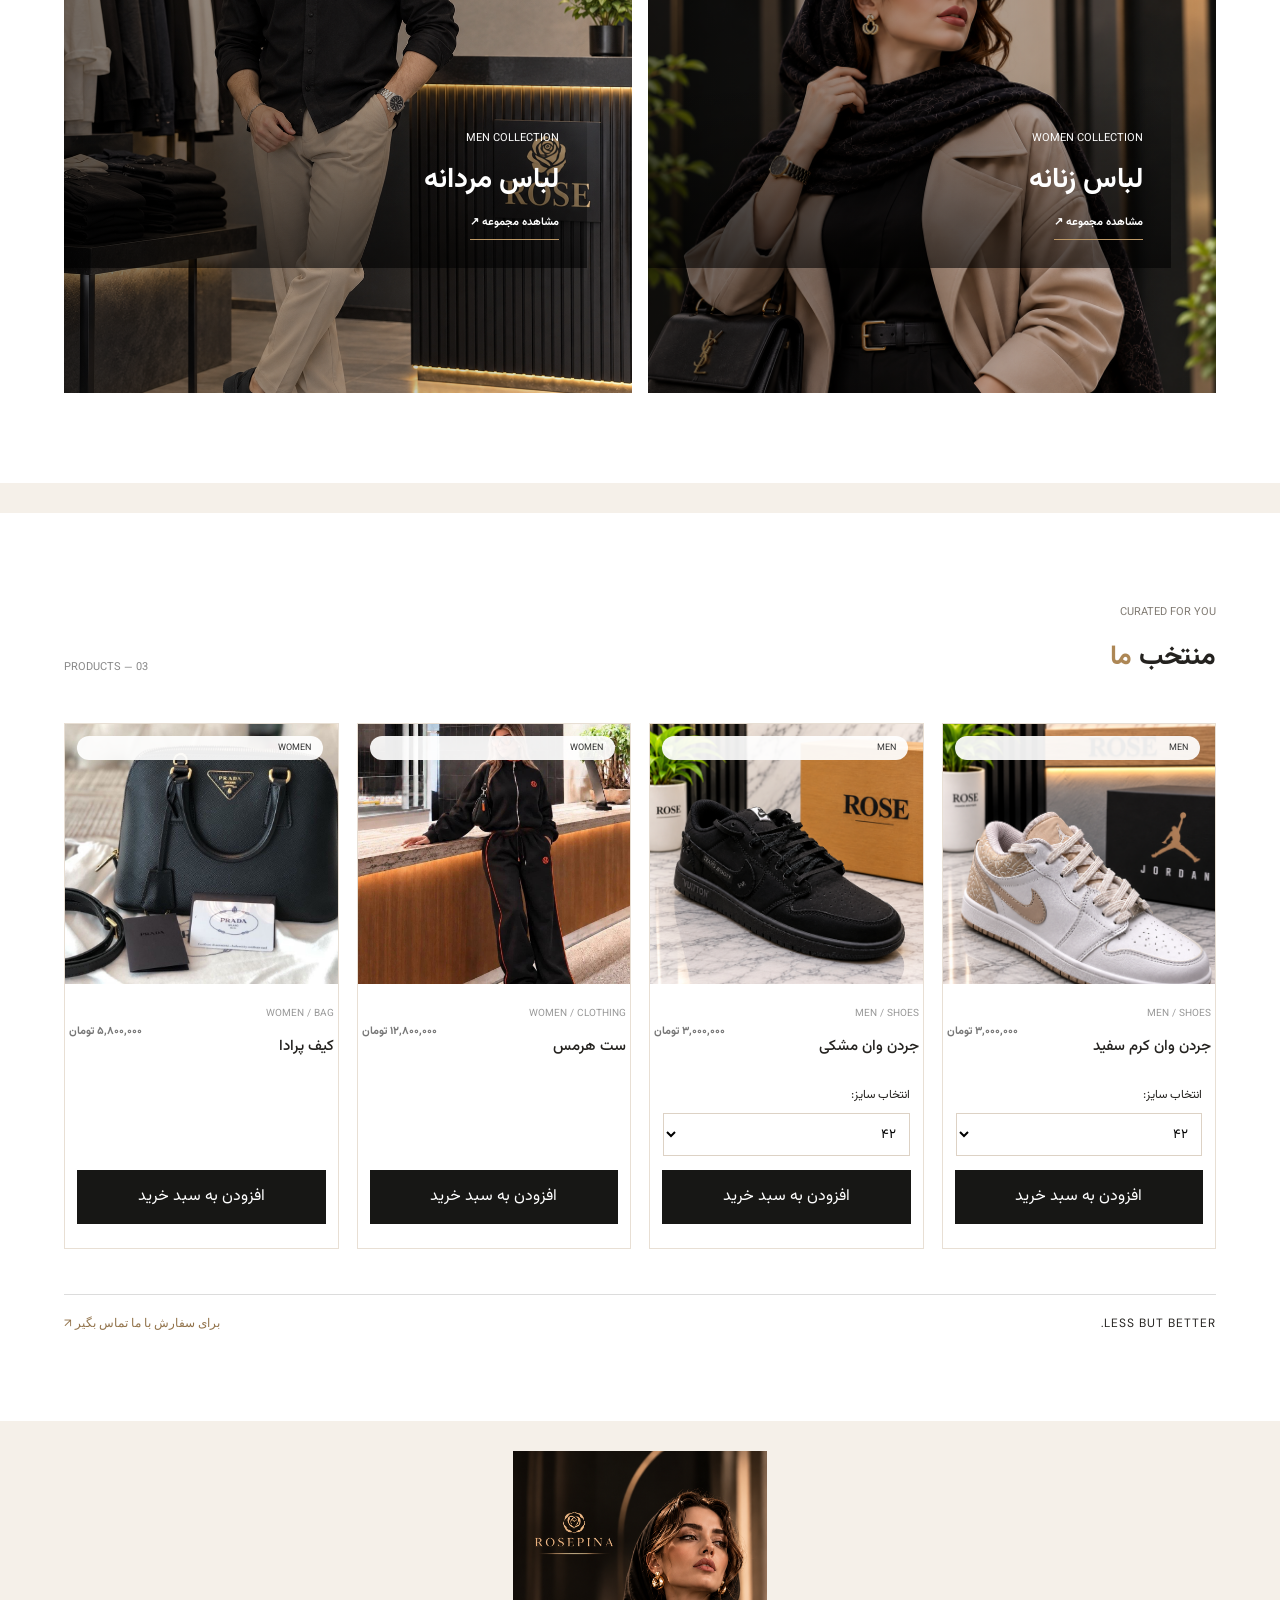
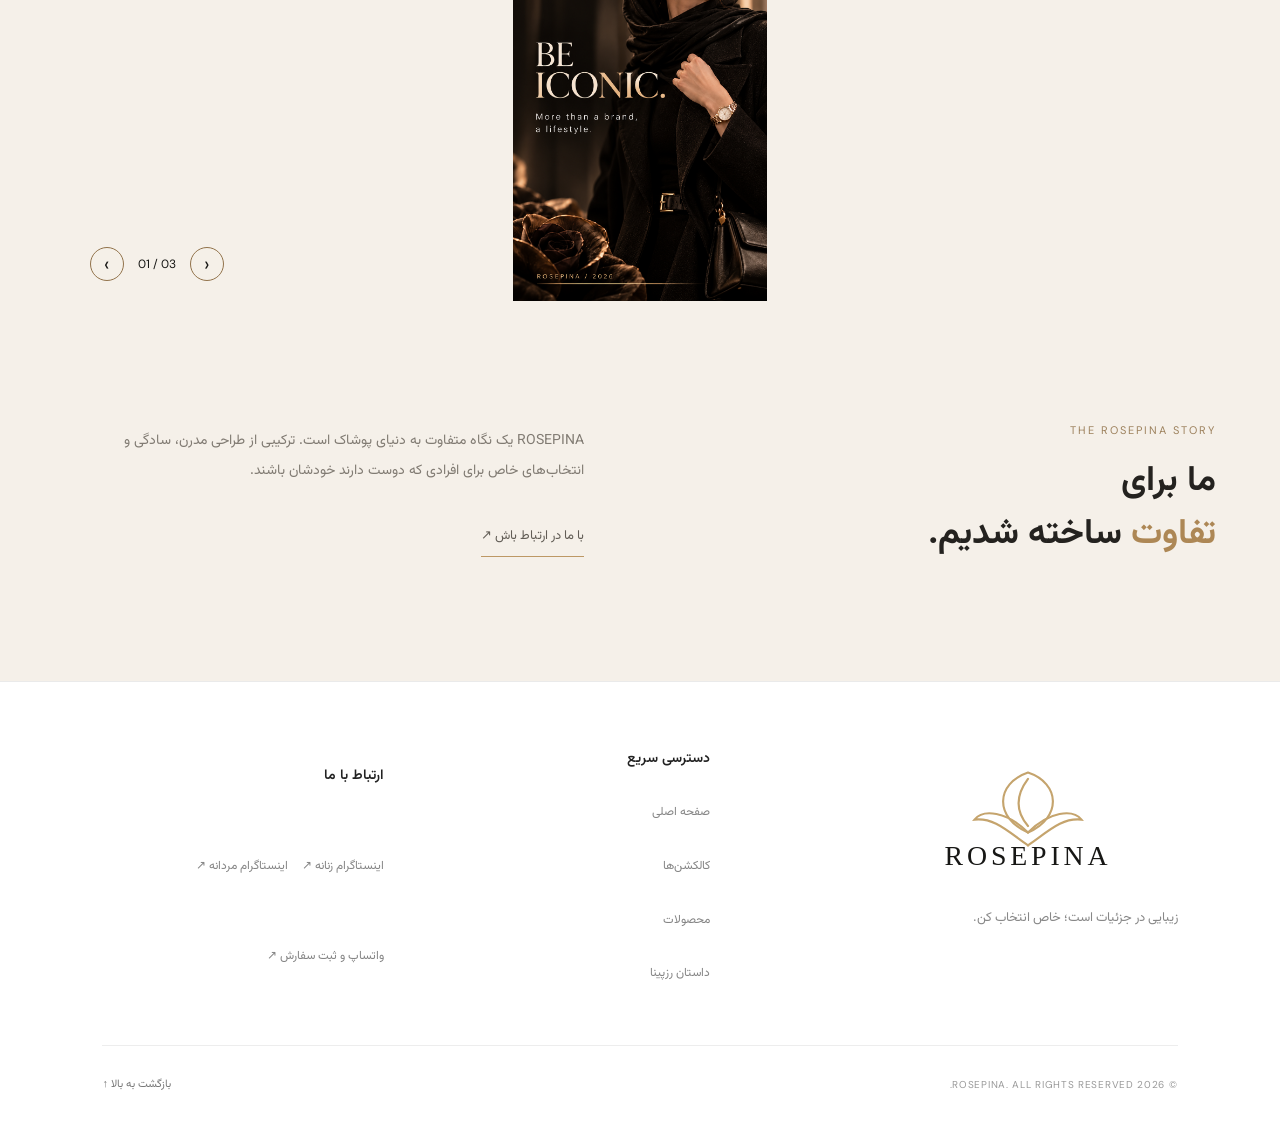
==== commit fbbd2cda: "Update index.html" ====
--- a/index.html
+++ b/index.html
@@ -2,6 +2,19 @@
 <!DOCTYPE html>
 <html lang="fa" dir="rtl">
 <head>
+  <?xml version="1.0" encoding="UTF-8"?>
+<urlset xmlns="http://www.sitemaps.org/schemas/sitemap/0.9">
+  <url>
+    <loc>https://amirabbassafarbayat-commits.github.io/Rosepina/</loc>
+  </url>
+  <url>
+    <loc>https://amirabbassafarbayat-commits.github.io/Rosepina/women.html</loc>
+  </url>
+  <url>
+    <loc>https://amirabbassafarbayat-commits.github.io/Rosepina/men.html</loc>
+  </url>
+</urlset>
+
 <meta charset="UTF-8">
 <meta name="viewport" content="width=device-width, initial-scale=1.0">
 <title>ROSEPINA | فروشگاه مد و لباس</title>
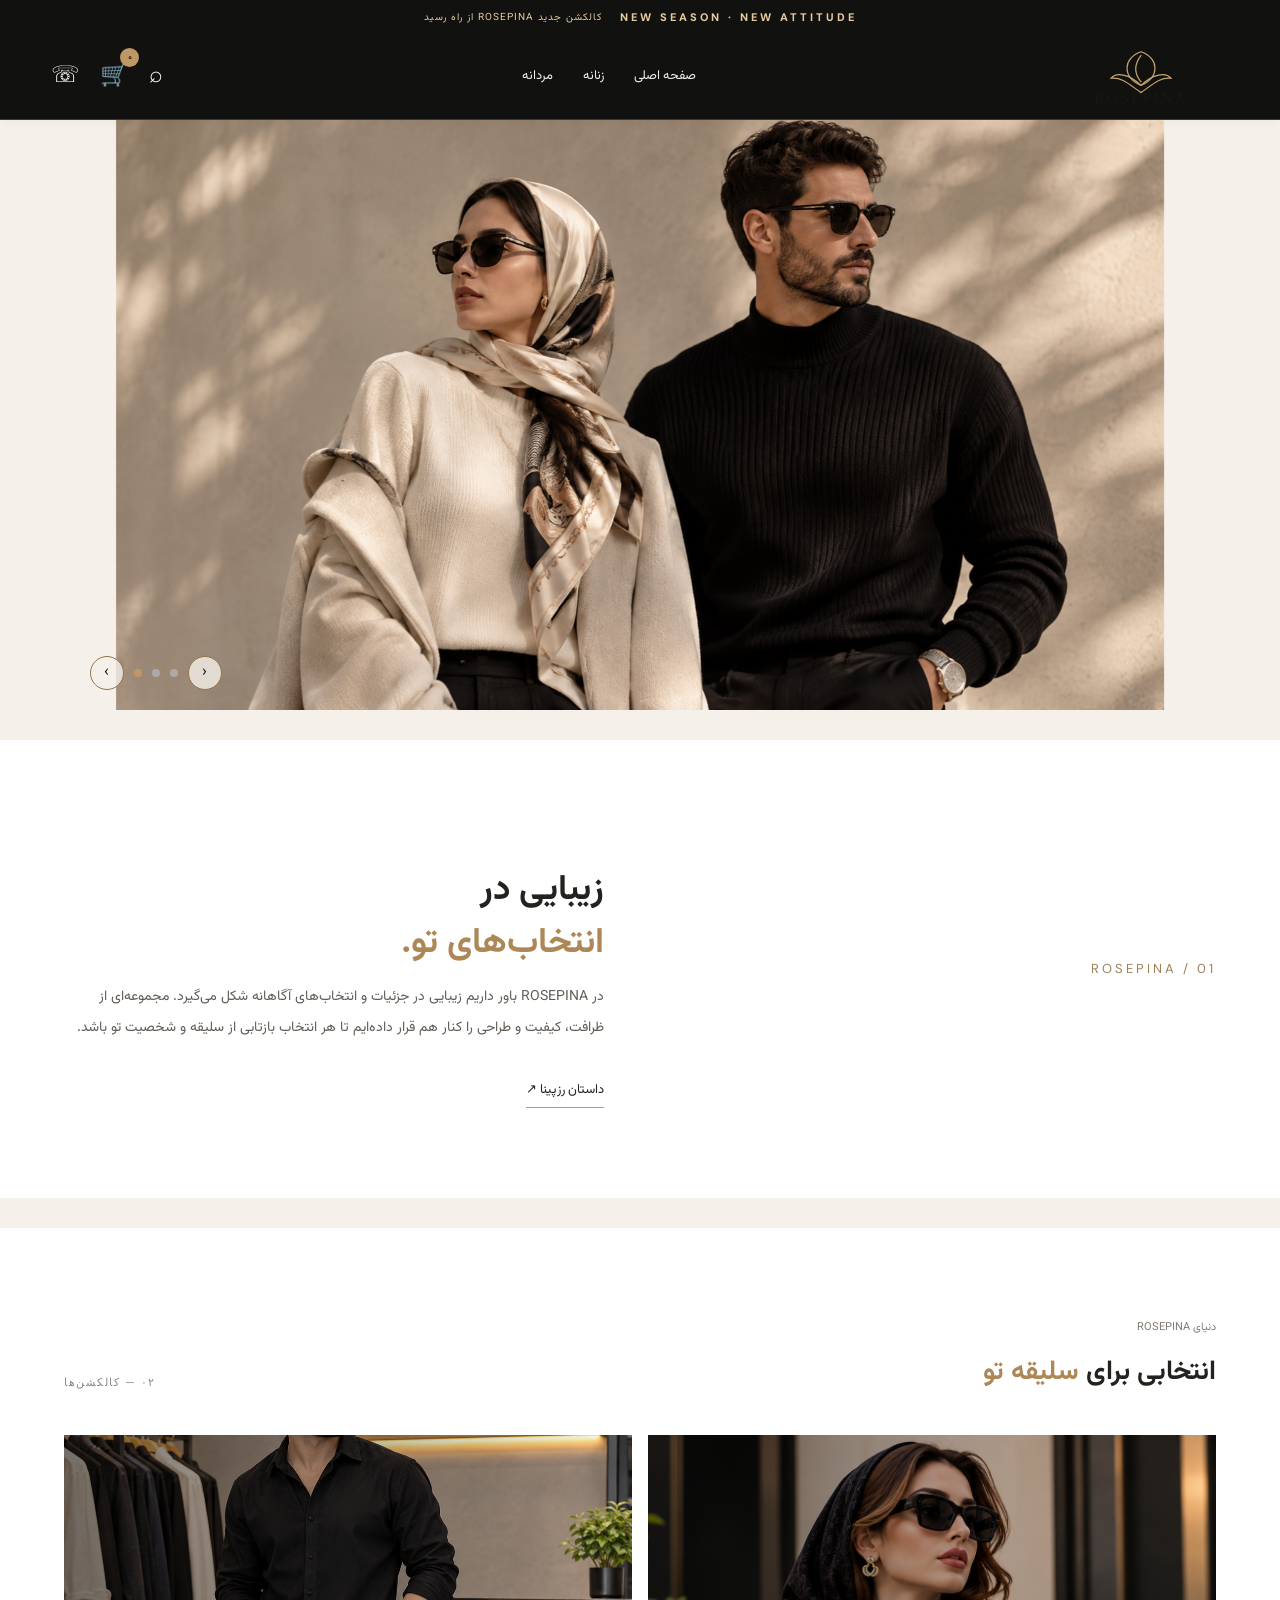
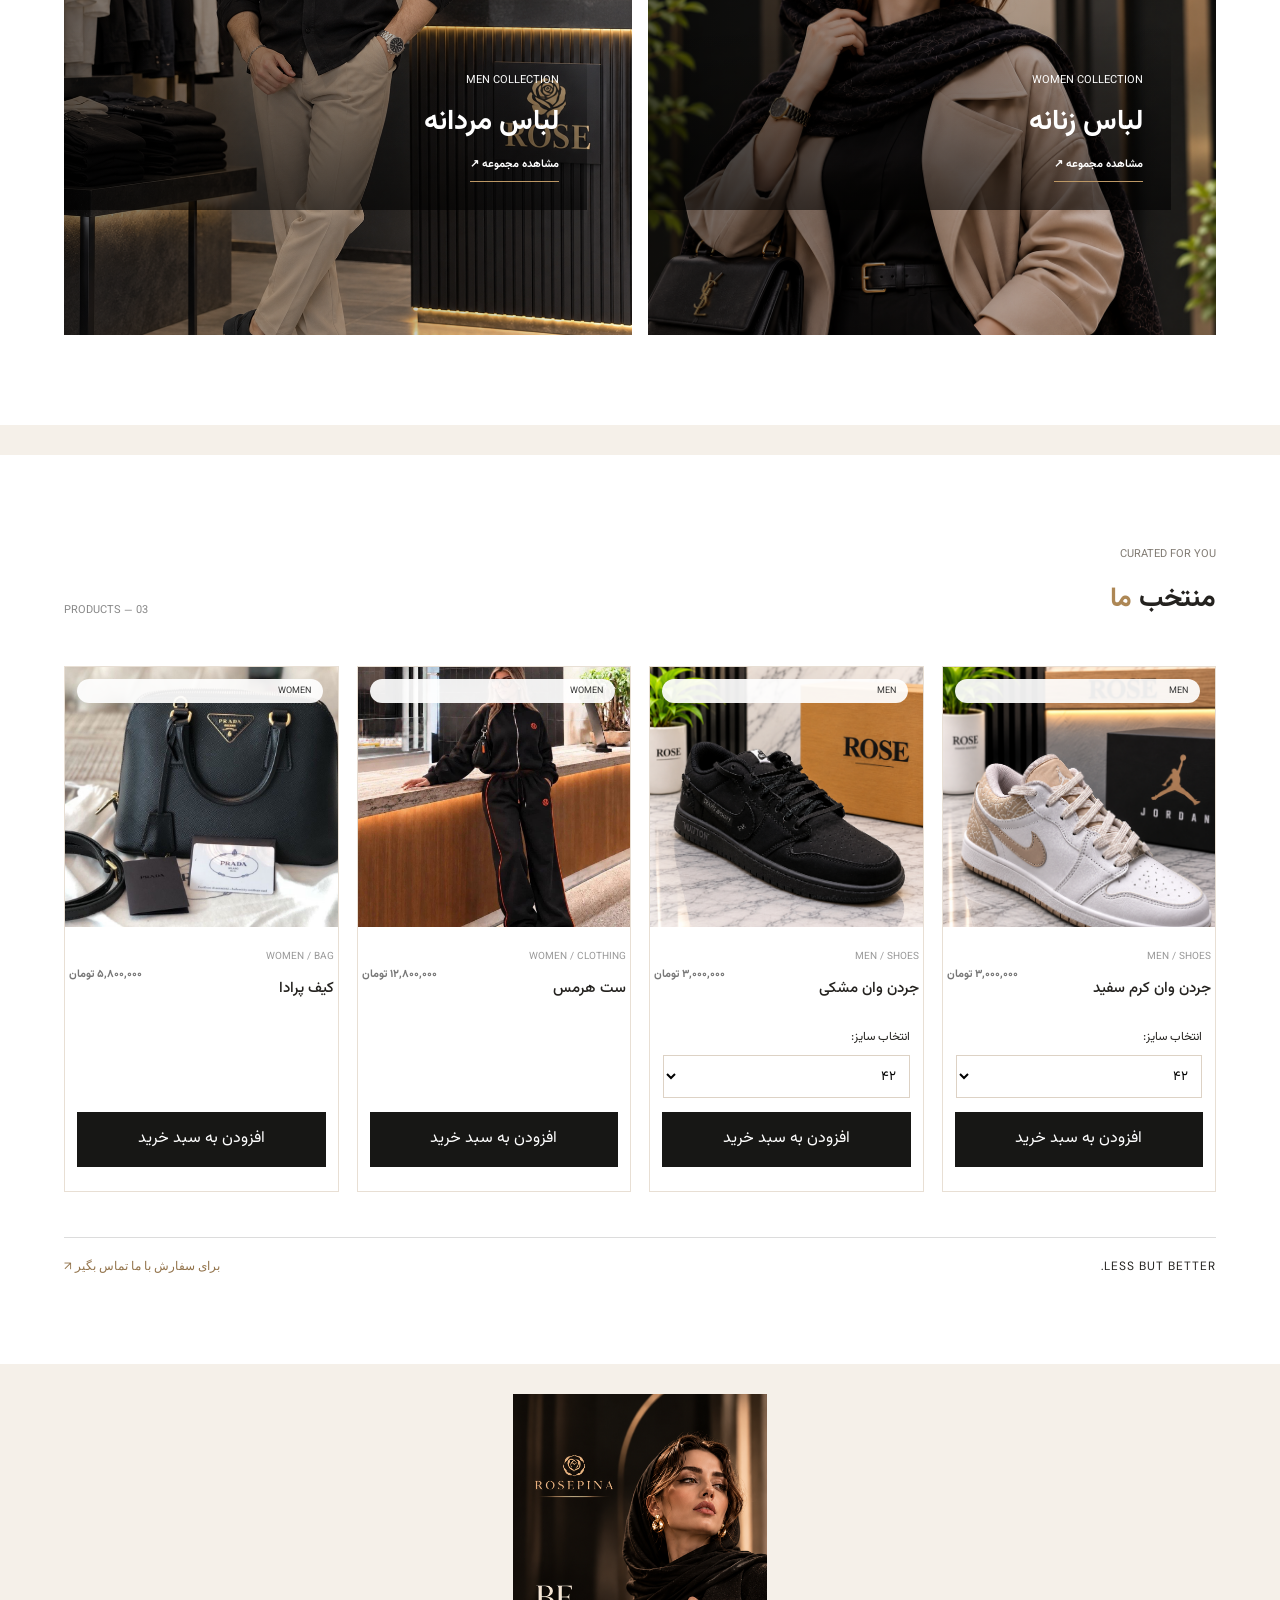
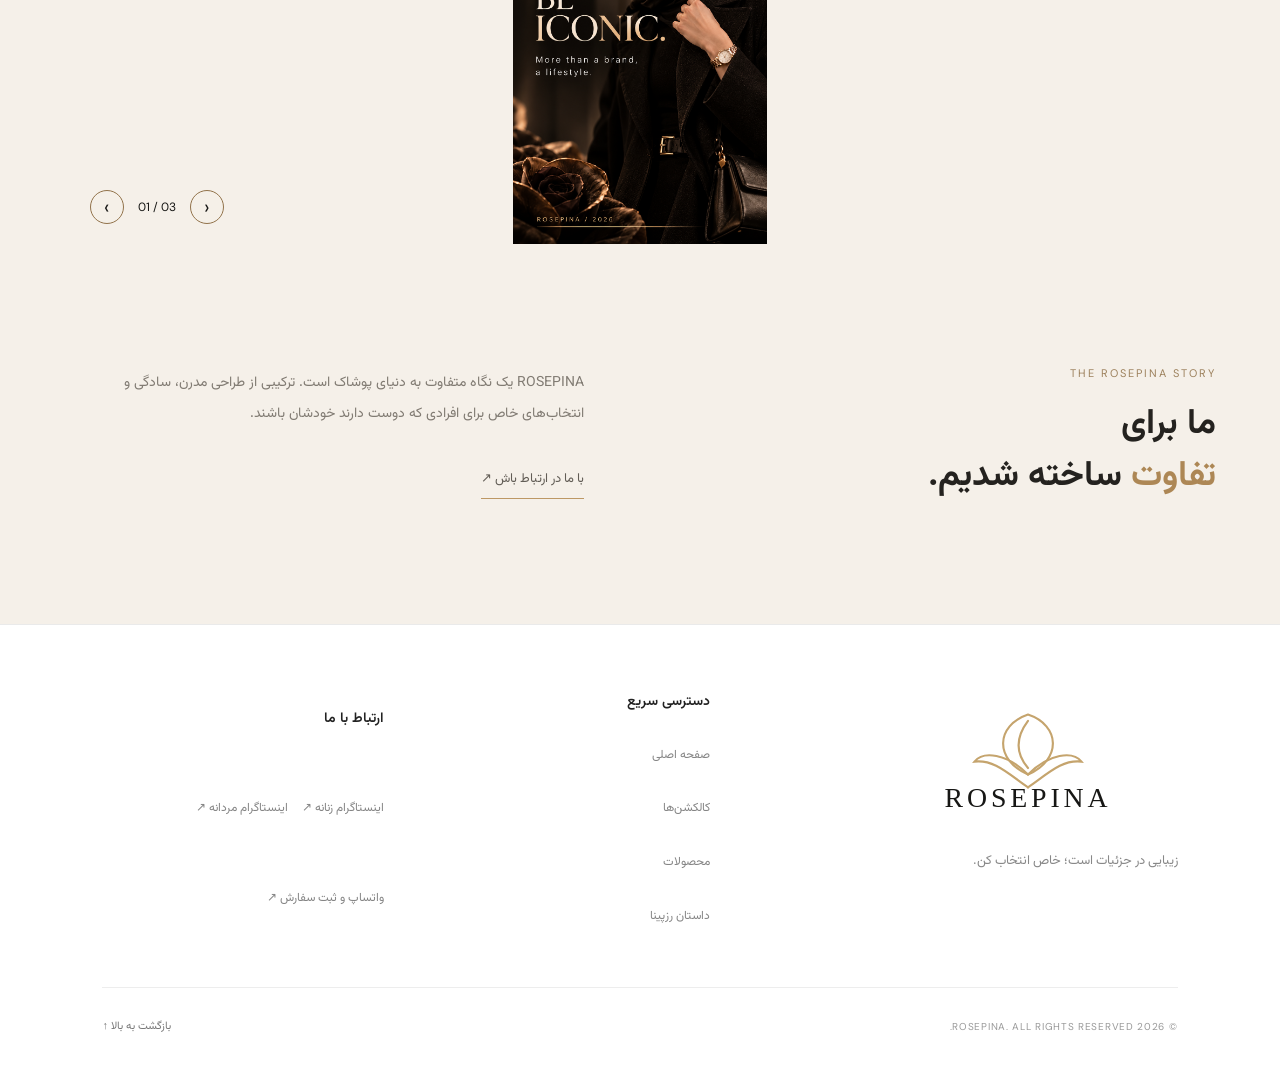
==== commit dbfe2080: "Update index.html" ====
--- a/index.html
+++ b/index.html
@@ -2,18 +2,7 @@
 <!DOCTYPE html>
 <html lang="fa" dir="rtl">
 <head>
-  <?xml version="1.0" encoding="UTF-8"?>
-<urlset xmlns="http://www.sitemaps.org/schemas/sitemap/0.9">
-  <url>
-    <loc>https://amirabbassafarbayat-commits.github.io/Rosepina/</loc>
-  </url>
-  <url>
-    <loc>https://amirabbassafarbayat-commits.github.io/Rosepina/women.html</loc>
-  </url>
-  <url>
-    <loc>https://amirabbassafarbayat-commits.github.io/Rosepina/men.html</loc>
-  </url>
-</urlset>
+  
 
 <meta charset="UTF-8">
 <meta name="viewport" content="width=device-width, initial-scale=1.0">
